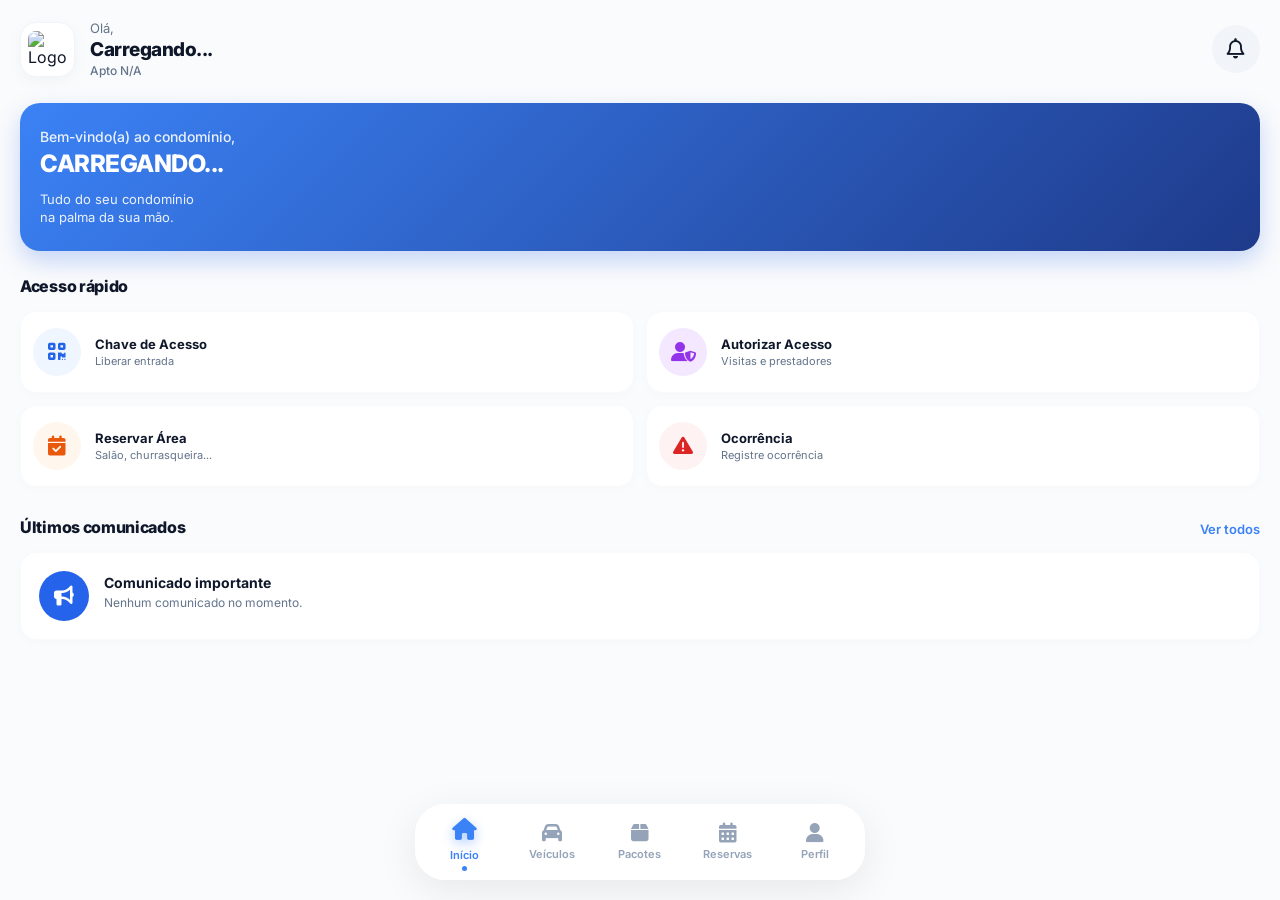
==== morador/index.html @ 002825dd "Add files via upload" ====
<!DOCTYPE html>
<html lang="pt-BR">
<head>
    <meta charset="UTF-8">
    <meta name="viewport" content="width=device-width, initial-scale=1.0, maximum-scale=1.0, user-scalable=no">
    <title>Meu Condomínio - App</title> 

    <!-- Configuração do PWA Exclusivo do Morador -->
    <link rel="manifest" href="manifest.json">
    <meta name="theme-color" content="#3b82f6">
    <meta name="apple-mobile-web-app-capable" content="yes">
    <meta name="apple-mobile-web-app-status-bar-style" content="black-translucent">
    
    <!-- Ícones FontAwesome -->
    <link rel="stylesheet" href="https://cdnjs.cloudflare.com/ajax/libs/font-awesome/6.4.0/css/all.min.css">
    
    <style>
        /* Fonte Moderna Idêntica à da Imagem */
        @import url('https://fonts.googleapis.com/css2?family=Inter:wght@400;500;600;700;800&display=swap');

        * { margin: 0; padding: 0; box-sizing: border-box; font-family: 'Inter', sans-serif; -webkit-tap-highlight-color: transparent;}
        body { background-color: #fafbfc; color: #0f172a; padding-bottom: 90px; }

        /* =========================================
           CABEÇALHO SUPERIOR (HEADER)
           ========================================= */
        .header-modern { display: flex; align-items: center; justify-content: space-between; padding: 20px 20px 10px 20px; background: transparent; }
        .header-left { display: flex; align-items: center; gap: 15px; }
        .logo-box { width: 55px; height: 55px; background: white; border-radius: 16px; display: flex; align-items: center; justify-content: center; box-shadow: 0 4px 15px rgba(0,0,0,0.04); border: 1px solid #f1f5f9; }
        .logo-box img { max-width: 40px; max-height: 40px; object-fit: contain; border-radius: 8px;}
        .user-info { display: flex; flex-direction: column; }
        .user-info p { font-size: 13px; color: #64748b; margin-bottom: 0px;}
        .user-info h2 { font-size: 19px; font-weight: 800; color: #0f172a; margin: 2px 0; letter-spacing: -0.5px;}
        .user-info span { font-size: 12px; color: #64748b; font-weight: 500;}
        
        .bell-btn { width: 48px; height: 48px; border-radius: 50%; background: #f1f5f9; border: none; color: #0f172a; display: flex; align-items: center; justify-content: center; font-size: 20px; position: relative; cursor: pointer; }
        .badge-sino { position: absolute; top: 10px; right: 12px; width: 8px; height: 8px; background: #ef4444; border-radius: 50%; display: none; align-items: center; justify-content: center; color: white; font-size: 10px; font-weight: bold; padding: 8px; }

        /* =========================================
           BANNER AZUL DEGRADÊ
           ========================================= */
        .main-banner { margin: 15px 20px 25px 20px; background: linear-gradient(135deg, #3b82f6 0%, #1e3a8a 100%); border-radius: 20px; padding: 25px 20px; color: white; position: relative; overflow: hidden; box-shadow: 0 10px 25px rgba(37, 99, 235, 0.25); }
        .main-banner::after { content: ''; position: absolute; top: 0; right: 0; bottom: 0; left: 0; background-image: url('https://images.unsplash.com/photo-1486406146926-c627a92ad1ab?q=80&w=600&auto=format&fit=crop'); background-size: cover; background-position: right center; opacity: 0.4; mix-blend-mode: overlay; -webkit-mask-image: linear-gradient(to right, transparent 10%, black 60%); mask-image: linear-gradient(to right, transparent 10%, black 60%); }
        .banner-content { position: relative; z-index: 2; }
        .banner-content p.bem-vindo { font-size: 14px; opacity: 0.9; margin-bottom: 4px; font-weight: 500;}
        .banner-content h2 { font-size: 24px; font-weight: 800; margin-bottom: 12px; letter-spacing: -0.5px; text-transform: uppercase;}
        .banner-content p.subtitle { font-size: 13px; opacity: 0.9; line-height: 1.4; max-width: 65%; font-weight: 400;}

        /* =========================================
           ESTRUTURA DAS TELAS E SEÇÕES
           ========================================= */
        .tela { display: none; animation: fadeIn 0.3s ease; }
        .tela.ativa { display: block; }
        @keyframes fadeIn { from { opacity: 0; transform: translateY(10px); } to { opacity: 1; transform: translateY(0); } }

        .section-header { display: flex; justify-content: space-between; align-items: flex-end; padding: 0 20px; margin-bottom: 15px;}
        .section-header h3 { font-size: 16px; font-weight: 800; color: #0f172a; letter-spacing: -0.3px;}
        .section-header a { font-size: 13px; font-weight: 600; color: #3b82f6; text-decoration: none;}

        .card-alerta { margin: 0 20px 20px 20px; background: linear-gradient(135deg, #f97316 0%, #ea580c 100%); color: white; padding: 18px; border-radius: 16px; display: flex; align-items: center; justify-content: space-between; box-shadow: 0 10px 20px rgba(234, 88, 12, 0.25); cursor: pointer; }
        .card-alerta i { font-size: 24px; }
        .card-alerta div { flex: 1; margin-left: 15px; }
        .card-alerta h3 { font-size: 16px; font-weight: 700; margin-bottom: 4px; }
        .card-alerta p { font-size: 13px; opacity: 0.9; line-height: 1.4; }

        .grid-atalhos { display: grid; grid-template-columns: 1fr 1fr; gap: 12px; padding: 0 20px; margin-bottom: 30px; }
        .atalho-card { background: white; border-radius: 16px; padding: 16px 12px; display: flex; align-items: center; gap: 14px; box-shadow: 0 2px 10px rgba(0,0,0,0.02); border: 1px solid #f8fafc; text-decoration: none; }
        .icon-circle { width: 48px; height: 48px; flex-shrink: 0; border-radius: 50%; display: flex; align-items: center; justify-content: center; font-size: 20px; }
        .bg-blue { background: #eff6ff; color: #2563eb; }
        .bg-purple { background: #f3e8ff; color: #9333ea; }
        .bg-orange { background: #fff7ed; color: #ea580c; }
        .bg-red { background: #fef2f2; color: #dc2626; }
        .atalho-text h4 { font-size: 13px; font-weight: 700; color: #0f172a; margin-bottom: 2px;}
        .atalho-text p { font-size: 11px; color: #64748b; line-height: 1.3;}

        .comunicados-container { padding: 0 20px; margin-bottom: 25px;}
        .comunicado-card { background: white; border-radius: 16px; padding: 18px; display: flex; align-items: center; gap: 15px; box-shadow: 0 2px 10px rgba(0,0,0,0.02); border: 1px solid #f8fafc; }
        .com-icon { width: 50px; height: 50px; border-radius: 50%; background: #2563eb; color: white; display: flex; align-items: center; justify-content: center; font-size: 20px; flex-shrink: 0;}
        .com-text { flex: 1; }
        .com-text h4 { font-size: 14px; font-weight: 700; color: #0f172a; margin-bottom: 4px;}
        .com-text p { font-size: 12px; color: #64748b; line-height: 1.4; margin-bottom: 6px;}
        .com-text span { font-size: 11px; color: #94a3b8; font-weight: 500;}

        .promo-banner { margin: 0 20px 30px 20px; background: #f2f9ff; border-radius: 16px; padding: 22px 20px; display: flex; align-items: center; gap: 18px; box-shadow: 0 2px 10px rgba(0,0,0,0.02); }
        .promo-icon { font-size: 48px; color: #93c5fd; flex-shrink: 0; transform: rotate(-12deg); display: flex; align-items: center; justify-content: center; }
        .promo-text h4 { font-size: 15px; font-weight: 800; color: #001e36; margin-bottom: 4px; letter-spacing: -0.2px;}
        .promo-text p { font-size: 13px; color: #5a6b82; line-height: 1.4;}

        .page-content { padding: 10px 20px; }
        .empty-state { background: white; border-radius: 20px; padding: 40px 20px; text-align: center; box-shadow: 0 2px 10px rgba(0,0,0,0.02); border: 1px solid #f8fafc; }
        .btn-acao { background: #3b82f6; color: white; border: none; padding: 14px 20px; border-radius: 12px; font-weight: 600; width: 100%; cursor: pointer; font-size: 14px; transition: 0.2s; }
        .btn-acao:active { transform: scale(0.98); }

        /* =========================================
           DOCK FLUTUANTE - AGORA COM 5 BOTÕES (20% width)
           ========================================= */
        .bottom-nav { position: fixed; bottom: 20px; left: 50%; transform: translateX(-50%); width: 95%; max-width: 450px; background: rgba(255, 255, 255, 0.9); backdrop-filter: blur(15px); -webkit-backdrop-filter: blur(15px); box-shadow: 0 10px 40px rgba(0, 0, 0, 0.08); border: 1px solid rgba(255, 255, 255, 0.8); border-radius: 30px; display: flex; justify-content: space-around; align-items: center; padding: 12px 5px; z-index: 1000; }
        .nav-item { display: flex; flex-direction: column; align-items: center; justify-content: center; gap: 4px; color: #94a3b8; font-size: 11px; font-weight: 600; text-decoration: none; width: 20%; cursor: pointer; transition: all 0.3s cubic-bezier(0.4, 0, 0.2, 1); position: relative; padding: 5px 0; -webkit-tap-highlight-color: transparent; }
        .nav-item i { font-size: 20px; transition: all 0.3s cubic-bezier(0.4, 0, 0.2, 1); }
        .nav-item.ativo { color: #3b82f6; }
        .nav-item.ativo i { transform: translateY(-4px); font-size: 22px; color: #3b82f6; filter: drop-shadow(0 4px 6px rgba(59, 130, 246, 0.4)); }
        .nav-item::after { content: ''; position: absolute; bottom: -4px; width: 5px; height: 5px; background-color: #3b82f6; border-radius: 50%; opacity: 0; transform: scale(0); transition: all 0.3s cubic-bezier(0.4, 0, 0.2, 1); }
        .nav-item.ativo::after { opacity: 1; transform: scale(1); }
        .nav-item:active { transform: scale(0.85); }
        
        @keyframes slideUp { from { transform: translateY(100%); } to { transform: translateY(0); } }
    </style>
</head>
<body>

    <header class="header-modern">
        <div class="header-left">
            <div class="logo-box"><img src="img/icon-512.png.png" alt="Logo" id="app-logo"></div>
            <div class="user-info">
                <p>Olá,</p>
                <h2 id="nome-morador">Carregando...</h2>
                <span id="apto-morador">Apto N/A</span>
            </div>
        </div>
        <button class="bell-btn" onclick="mudarAba('tela-pacotes', document.getElementById('menu-pacotes'))">
            <i class="fa-regular fa-bell"></i>
            <div class="badge-sino" id="badge-notif">0</div>
        </button>
    </header>

    <div class="content-wrapper">
        
        <!-- TELA 1: INÍCIO -->
        <div id="tela-inicio" class="tela ativa">
            <div class="main-banner">
                <div class="banner-content">
                    <p class="bem-vindo">Bem-vindo(a) ao condomínio,</p>
                    <h2 id="app-nome-condominio">CARREGANDO...</h2>
                    <p class="subtitle">Tudo do seu condomínio<br>na palma da sua mão.</p>
                </div>
            </div>

            <!-- ALERTA DE DELIVERY (Inicia oculto) -->
            <div class="card-alerta" id="alerta-entrega" style="display: none;" onclick="mudarAba('tela-pacotes', document.getElementById('menu-pacotes'))">
                <i class="fa-solid fa-motorcycle"></i>
                <div>
                    <h3 id="alerta-titulo">Entrega na Portaria</h3>
                    <p id="alerta-desc">Um entregador está aguardando.</p>
                </div>
                <i class="fa-solid fa-chevron-right" style="font-size: 14px;"></i>
            </div>

            <div class="section-header"><h3>Acesso rápido</h3></div>
            <div class="grid-atalhos">
                <a href="#" class="atalho-card">
                    <div class="icon-circle bg-blue"><i class="fa-solid fa-qrcode"></i></div>
                    <div class="atalho-text"><h4>Chave de Acesso</h4><p>Liberar entrada</p></div>
                </a>
                <a href="javascript:void(0);" class="atalho-card" onclick="mudarAba('tela-autorizacoes', document.getElementById('menu-inicio'))">
                    <div class="icon-circle bg-purple"><i class="fa-solid fa-user-shield"></i></div>
                    <div class="atalho-text"><h4>Autorizar Acesso</h4><p>Visitas e prestadores</p></div>
                </a>
                <a href="javascript:void(0);" class="atalho-card" onclick="mudarAba('tela-reservas', document.getElementById('menu-reservas'))">
                    <div class="icon-circle bg-orange"><i class="fa-solid fa-calendar-check"></i></div>
                    <div class="atalho-text"><h4>Reservar Área</h4><p>Salão, churrasqueira...</p></div>
                </a>
                <a href="javascript:void(0);" class="atalho-card" onclick="mudarAba('tela-ocorrencias', document.getElementById('menu-inicio'))">
                    <div class="icon-circle bg-red"><i class="fa-solid fa-triangle-exclamation"></i></div>
                    <div class="atalho-text"><h4>Ocorrência</h4><p>Registre ocorrência</p></div>
                </a>
            </div>

            <div class="section-header">
                <h3>Últimos comunicados</h3>
                <a href="javascript:void(0);" onclick="mudarAba('tela-comunicados', null)">Ver todos</a>
            </div>
            <div class="comunicados-container">
                <div class="comunicado-card">
                    <div class="com-icon"><i class="fa-solid fa-bullhorn"></i></div>
                    <div class="com-text">
                        <h4>Comunicado importante</h4>
                        <p>Nenhum comunicado no momento.</p>
                    </div>
                </div>
            </div>
        </div>

        <!-- TELA 2: PACOTES -->
        <div id="tela-pacotes" class="tela page-content">
            <div class="section-header" style="margin-top: 10px;"><h3>Minhas Encomendas</h3></div>
            <div id="lista-encomendas">
                <div class="empty-state">
                    <i class="fa-solid fa-box-open" style="font-size: 50px; color: #cbd5e1; margin-bottom: 15px;"></i>
                    <p style="color: #64748b; font-size: 15px; font-weight: 500;">Nenhum pacote na portaria.</p>
                </div>
            </div>
        </div>

        <!-- TELA 3: RESERVAS -->
        <div id="tela-reservas" class="tela page-content">
            <div class="section-header" style="margin-top: 10px;">
                <h3>Minhas Reservas</h3>
                <button onclick="abrirFormNovaReserva()" style="background: #3b82f6; color: white; border: none; padding: 6px 12px; border-radius: 6px; font-weight: bold; font-size: 12px; cursor: pointer;"><i class="fa-solid fa-plus"></i> Nova</button>
            </div>
            <div id="lista-minhas-reservas">
                <div class="empty-state">
                    <i class="fa-regular fa-calendar-xmark" style="font-size: 50px; color: #cbd5e1; margin-bottom: 15px;"></i>
                    <p style="font-size: 15px; color: #64748b; font-weight: 500; margin-bottom: 25px;">Nenhuma reserva agendada.</p>
                    <button class="btn-acao" onclick="abrirFormNovaReserva()">Agendar Agora</button>
                </div>
            </div>

            <!-- FORM RESERVA -->
            <div id="form-nova-reserva" style="display: none; background: white; padding: 20px; border-radius: 16px; box-shadow: 0 4px 15px rgba(0,0,0,0.05); border: 1px solid #f8fafc;">
                <h4 style="margin-bottom: 15px; color: #0f172a; font-size: 16px;"><i class="fa-solid fa-calendar-plus" style="color: #3b82f6;"></i> Agendar Área</h4>
                <select id="reservaAppTipo" style="width: 100%; padding: 12px; border-radius: 8px; border: 1px solid #cbd5e1; margin-bottom: 15px;">
                    <option value="" disabled selected>Escolha o local...</option>
                    <option value="Churrasqueira">🍖 Churrasqueira</option>
                    <option value="Salão de Festa">🎉 Salão de Festa</option>
                </select>
                <div style="display: grid; grid-template-columns: 1fr 1fr; gap: 10px; margin-bottom: 15px;">
                    <input type="date" id="reservaAppData" style="width: 100%; padding: 12px; border-radius: 8px; border: 1px solid #cbd5e1;">
                    <input type="time" id="reservaAppHora" style="width: 100%; padding: 12px; border-radius: 8px; border: 1px solid #cbd5e1;">
                </div>
                <div style="margin-bottom: 20px;">
                    <div style="border: 2px dashed #cbd5e1; border-radius: 8px; background: #f8fafc; text-align: center; padding: 10px;">
                        <canvas id="canvasReservaApp" width="300" height="120" style="background: transparent; cursor: crosshair; touch-action: none; width: 100%; border-bottom: 1px solid #e2e8f0;"></canvas>
                    </div>
                </div>
                <div style="display: flex; gap: 10px;">
                    <button onclick="fecharFormNovaReserva()" style="flex: 1; background: #f1f5f9; color: #64748b; border: none; padding: 14px; border-radius: 8px; font-weight: bold;">Cancelar</button>
                    <button onclick="salvarNovaReservaApp()" style="flex: 2; background: #3b82f6; color: white; border: none; padding: 14px; border-radius: 8px; font-weight: bold;"><i class="fa-solid fa-check"></i> Confirmar</button>
                </div>
            </div>
        </div>

        <!-- 🚀 TELA 8: VEÍCULOS (NOVA ABA DEDICADA) -->
        <div id="tela-veiculos" class="tela page-content">
            <div class="section-header" style="margin-top: 10px;">
                <h3>Meus Veículos</h3>
                <button onclick="abrirModalVeiculo()" style="background: #3b82f6; color: white; border: none; padding: 6px 12px; border-radius: 6px; font-weight: bold; font-size: 12px; cursor: pointer; box-shadow: 0 2px 4px rgba(59,130,246,0.3);"><i class="fa-solid fa-plus"></i> Novo</button>
            </div>
            
            <div id="lista-meus-veiculos">
                <p style="text-align: center; color: #94a3b8; margin-top: 20px;"><i class="fa-solid fa-spinner fa-spin"></i> Carregando garagem...</p>
            </div>
        </div>

        <!-- MODAL VEÍCULO -->
        <div id="modal-veiculo" style="display: none; position: fixed; top: 0; left: 0; width: 100%; height: 100%; background: rgba(15, 23, 42, 0.6); backdrop-filter: blur(5px); z-index: 9999; align-items: flex-end; justify-content: center; overflow: hidden;">
            <div style="background: white; width: 100%; border-radius: 24px 24px 0 0; padding: 25px; box-shadow: 0 -10px 25px rgba(0,0,0,0.1); animation: slideUp 0.3s ease-out; box-sizing: border-box;">
                <div style="width: 40px; height: 5px; background: #cbd5e1; border-radius: 5px; margin: 0 auto 20px auto;"></div>
                
                <h3 id="titulo-modal-veiculo" style="margin-top: 0; margin-bottom: 20px; color: #0f172a; font-size: 20px;">Adicionar Veículo</h3>
                
                <label style="font-size: 13px; color: #64748b; font-weight: bold; display: block; margin-bottom: 5px;">Placa (Mercosul ou Padrão)</label>
                <input type="text" id="form-veiculo-placa" placeholder="ABC-1234" oninput="formatarPlaca(this)" maxlength="8" style="width: 100%; padding: 14px; border-radius: 12px; border: 1px solid #cbd5e1; margin-bottom: 15px; box-sizing: border-box; font-size: 16px; font-weight: bold; text-transform: uppercase; text-align: center; letter-spacing: 2px;">
                
                <label style="font-size: 13px; color: #64748b; font-weight: bold; display: block; margin-bottom: 5px;">Modelo do Veículo</label>
                <input type="text" id="form-veiculo-modelo" placeholder="Ex: Honda Civic" style="width: 100%; padding: 14px; border-radius: 12px; border: 1px solid #cbd5e1; margin-bottom: 15px; box-sizing: border-box; font-size: 15px;">
                
                <label style="font-size: 13px; color: #64748b; font-weight: bold; display: block; margin-bottom: 5px;">Cor</label>
                <input type="text" id="form-veiculo-cor" placeholder="Ex: Prata" style="width: 100%; padding: 14px; border-radius: 12px; border: 1px solid #cbd5e1; margin-bottom: 25px; box-sizing: border-box; font-size: 15px;">
                
                <button onclick="salvarVeiculoApp()" style="width: 100%; background: #3b82f6; color: white; border: none; padding: 16px; border-radius: 12px; font-weight: bold; font-size: 16px; cursor: pointer; margin-bottom: 10px;">
                    <i class="fa-solid fa-floppy-disk"></i> Salvar na Garagem
                </button>
                <button onclick="document.getElementById('modal-veiculo').style.display='none'" style="width: 100%; background: #f1f5f9; color: #475569; border: none; padding: 16px; border-radius: 12px; font-weight: bold; font-size: 15px; cursor: pointer;">
                    Cancelar
                </button>
            </div>
        </div>

        <!-- ========================================== -->
        <!-- TELA 4: MEU PERFIL (DESIGN PREMIUM)        -->
        <!-- ========================================== -->
        <div id="tela-perfil" class="tela page-content" style="padding-bottom: 120px;">
            
            <!-- FOTO DE PERFIL -->
            <div style="text-align: center; margin-top: 10px; margin-bottom: 25px;">
                <div style="width: 90px; height: 90px; border-radius: 50%; background: #e2e8f0; margin: 0 auto 10px auto; overflow: hidden; display: flex; align-items: center; justify-content: center; border: 3px solid white; box-shadow: 0 4px 10px rgba(0,0,0,0.05);">
                    <img id="perfil-img-avatar" src="https://ui-avatars.com/api/?name=User&background=cbd5e1&color=ffffff&size=100" alt="Foto" style="width: 100%; height: 100%; object-fit: cover;">
                </div>
                <button onclick="alert('Funcionalidade de upload de foto em breve!')" style="background: white; border: 1px solid #e2e8f0; color: #6366f1; padding: 6px 16px; border-radius: 20px; font-size: 12px; font-weight: 700; cursor: pointer; display: inline-flex; align-items: center; gap: 6px; box-shadow: 0 2px 4px rgba(0,0,0,0.02);">
                    <i class="fa-solid fa-camera"></i> Alterar foto
                </button>
            </div>

            <!-- INFORMAÇÕES PESSOAIS -->
            <div style="margin-bottom: 25px;">
                <h4 style="font-size: 14px; color: #334155; margin-bottom: 12px; display: flex; align-items: center; gap: 8px;">
                    <i class="fa-regular fa-user" style="color: #6366f1;"></i> Informações Pessoais
                </h4>
                
                <label style="font-size: 11px; font-weight: bold; color: #64748b; margin-bottom: 4px; display: block;">Nome completo</label>
                <div style="background: #f8fafc; border: 1px solid #f1f5f9; border-radius: 10px; padding: 14px 15px; display: flex; justify-content: space-between; align-items: center; margin-bottom: 12px;">
                    <span id="perfil-form-nome" style="font-size: 14px; color: #0f172a; font-weight: 600;">Carregando...</span>
                    <i class="fa-solid fa-lock" style="color: #cbd5e1; font-size: 12px;"></i>
                </div>

                <label style="font-size: 11px; font-weight: bold; color: #64748b; margin-bottom: 4px; display: block;">Apartamento</label>
                <div style="background: #f8fafc; border: 1px solid #f1f5f9; border-radius: 10px; padding: 14px 15px; display: flex; justify-content: space-between; align-items: center; margin-bottom: 12px;">
                    <span id="perfil-form-apto" style="font-size: 14px; color: #0f172a; font-weight: 600;">...</span>
                    <i class="fa-solid fa-lock" style="color: #cbd5e1; font-size: 12px;"></i>
                </div>
            </div>

            <div style="height: 1px; background: #f1f5f9; margin-bottom: 25px;"></div>

            <!-- CONTATO -->
            <div style="margin-bottom: 25px;">
                <h4 style="font-size: 14px; color: #334155; margin-bottom: 12px; display: flex; align-items: center; justify-content: space-between;">
                    <div style="display: flex; align-items: center; gap: 8px;">
                        <i class="fa-solid fa-phone" style="color: #6366f1;"></i> Contato
                    </div>
                    <button onclick="adicionarCampoTelefonePerfil()" style="background: #eef2ff; border: none; color: #4f46e5; padding: 4px 10px; border-radius: 12px; font-size: 11px; font-weight: bold; cursor: pointer; display: flex; align-items: center; gap: 4px; box-shadow: 0 2px 4px rgba(0,0,0,0.05);"><i class="fa-solid fa-plus"></i> Novo</button>
                </h4>
                
                <label style="font-size: 11px; font-weight: bold; color: #64748b; margin-bottom: 4px; display: block;">Telefones / WhatsApp</label>
                
                <!-- Lista de telefones vai injetar aqui dentro -->
                <div id="container-telefones-perfil" style="display: flex; flex-direction: column; gap: 8px; margin-bottom: 12px;"></div>
                
                <button onclick="salvarTelefonesApp()" id="btn-salvar-tel" style="display: none; width: 100%; background: #6366f1; color: white; border: none; padding: 12px; border-radius: 10px; font-size: 13px; font-weight: bold; cursor: pointer; transition: 0.2s; margin-bottom: 15px; box-shadow: 0 4px 10px rgba(99, 102, 241, 0.3);">
                    Salvar Alterações
                </button>

                <label style="font-size: 11px; font-weight: bold; color: #64748b; margin-bottom: 4px; display: block;">E-mail da conta</label>
                <div style="background: #f8fafc; border: 1px solid #f1f5f9; border-radius: 10px; padding: 14px 15px; display: flex; justify-content: space-between; align-items: center; margin-bottom: 15px;">
                    <span id="perfil-form-email" style="font-size: 14px; color: #0f172a; font-weight: 600; white-space: nowrap; overflow: hidden; text-overflow: ellipsis;">...</span>
                    <i class="fa-solid fa-lock" style="color: #cbd5e1; font-size: 12px;"></i>
                </div>
            </div>

            <div style="height: 1px; background: #f1f5f9; margin-bottom: 25px;"></div>
            
            <!-- PESSOAS AUTORIZADAS -->
            <div style="margin-bottom: 25px;">
                <h4 style="font-size: 14px; color: #334155; margin-bottom: 12px; display: flex; align-items: center; gap: 8px;">
                    <i class="fa-solid fa-users" style="color: #6366f1;"></i> Pessoas Autorizadas
                </h4>

                <!-- Secretárias / Domésticas -->
                <div style="margin-bottom: 15px;">
                    <div style="display: flex; justify-content: space-between; align-items: center; margin-bottom: 4px;">
                        <label style="font-size: 11px; font-weight: bold; color: #64748b; display: block;">Secretária / Funcionário(a)</label>
                        <button onclick="adicionarCampoSecretaria()" style="background: #eef2ff; border: none; color: #4f46e5; padding: 4px 10px; border-radius: 12px; font-size: 11px; font-weight: bold; cursor: pointer; display: flex; align-items: center; gap: 4px; box-shadow: 0 2px 4px rgba(0,0,0,0.05);"><i class="fa-solid fa-plus"></i> Novo</button>
                    </div>
                    <div id="container-secretarias" style="display: flex; flex-direction: column; gap: 8px; margin-bottom: 8px;"></div>
                </div>

                <!-- Visitantes Frequentes -->
                <div style="margin-bottom: 15px;">
                    <div style="display: flex; justify-content: space-between; align-items: center; margin-bottom: 4px;">
                        <label style="font-size: 11px; font-weight: bold; color: #64748b; display: block;">Visitantes Autorizados</label>
                        <button onclick="adicionarCampoAutorizado()" style="background: #eef2ff; border: none; color: #4f46e5; padding: 4px 10px; border-radius: 12px; font-size: 11px; font-weight: bold; cursor: pointer; display: flex; align-items: center; gap: 4px; box-shadow: 0 2px 4px rgba(0,0,0,0.05);"><i class="fa-solid fa-plus"></i> Novo</button>
                    </div>
                    <div id="container-autorizados" style="display: flex; flex-direction: column; gap: 8px; margin-bottom: 12px;"></div>
                </div>

                <button onclick="salvarAutorizadosApp()" id="btn-salvar-aut" style="display: none; width: 100%; background: #6366f1; color: white; border: none; padding: 12px; border-radius: 10px; font-size: 13px; font-weight: bold; cursor: pointer; transition: 0.2s; box-shadow: 0 4px 10px rgba(99, 102, 241, 0.3);">
                    Salvar Autorizados
                </button>
            </div>

            <div style="height: 1px; background: #f1f5f9; margin-bottom: 25px;"></div>

            <!-- SEGURANÇA -->
            <div style="margin-bottom: 35px;">
                <h4 style="font-size: 14px; color: #334155; margin-bottom: 12px; display: flex; align-items: center; gap: 8px;">
                    <i class="fa-solid fa-lock" style="color: #6366f1;"></i> Segurança
                </h4>
                
                <label style="font-size: 11px; font-weight: bold; color: #64748b; margin-bottom: 4px; display: block;">Senha</label>
                <div style="display: flex; justify-content: space-between; align-items: center; margin-bottom: 10px;">
                    <span style="font-size: 24px; color: #0f172a; letter-spacing: 3px; margin-top: 4px;">••••••••</span>
                    <button onclick="solicitarAlteracaoSenha()" style="background: white; border: 1px solid #c7d2fe; color: #6366f1; padding: 8px 16px; border-radius: 8px; font-size: 12px; font-weight: 700; cursor: pointer; display: flex; align-items: center; gap: 6px; box-shadow: 0 2px 4px rgba(99, 102, 241, 0.05);">
                        <i class="fa-solid fa-pen"></i> Alterar senha
                    </button>
                </div>
            </div>

            <!-- SAIR DA CONTA -->
            <button onclick="sairDoApp()" style="background: #fef2f2; color: #ef4444; border: 1px solid #fecaca; padding: 16px; border-radius: 12px; font-weight: 700; font-size: 15px; width: 100%; cursor: pointer; display: flex; justify-content: center; align-items: center; gap: 8px; transition: 0.2s;">
                <i class="fa-solid fa-arrow-right-from-bracket"></i> Sair da conta
            </button>

        </div>
        
        <!-- OTHERS (Autorizações, Ocorrências, Comunicados - mantidos do HTML original) -->
        <div id="tela-autorizacoes" class="tela page-content">
            <div class="section-header" style="margin-top: 10px; align-items: center;">
                <div style="display: flex; align-items: center; gap: 10px;">
                    <h3 style="margin: 0;">Autorizações de Acesso</h3>
                </div>
                <button onclick="abrirFormNovaAutorizacao()" style="background: #a855f7; color: white; border: none; padding: 6px 12px; border-radius: 6px; font-weight: bold; font-size: 12px; cursor: pointer; box-shadow: 0 2px 4px rgba(168, 85, 247, 0.3);"><i class="fa-solid fa-plus"></i> Nova</button>
            </div>

            <div id="lista-minhas-autorizacoes">
                <div class="empty-state">
                    <i class="fa-solid fa-user-shield" style="font-size: 50px; color: #cbd5e1; margin-bottom: 15px;"></i>
                    <p style="font-size: 15px; color: #64748b; font-weight: 500; margin-bottom: 25px;">Nenhum acesso liberado.</p>
                    <button class="btn-acao" onclick="abrirFormNovaAutorizacao()" style="background: #a855f7;">Liberar Alguém</button>
                </div>
            </div>

            <div id="form-nova-autorizacao" style="display: none; background: white; padding: 20px; border-radius: 16px; box-shadow: 0 4px 15px rgba(0,0,0,0.05); border: 1px solid #f8fafc;">
                <h4 style="margin-bottom: 15px; color: #0f172a; font-size: 16px; display: flex; align-items: center; gap: 8px;">
                    <i class="fa-solid fa-unlock-keyhole" style="color: #a855f7;"></i> Liberar Entrada
                </h4>

                <label style="font-size: 12px; font-weight: bold; color: #475569; display: block; margin-bottom: 5px;">Tipo de Acesso</label>
                <select id="autAppTipo" onchange="verificarTipoAcesso()" style="width: 100%; padding: 12px; border-radius: 8px; border: 1px solid #cbd5e1; background: white; margin-bottom: 15px; font-size: 14px; outline: none; -webkit-appearance: none;">
                    <option value="Visitante Social">👥 Visitante Social (Amigo/Parente)</option>
                    <option value="Prestador de Serviço">🛠️ Prestador de Serviço (Técnico/Obra)</option>
                </select>

                <label style="font-size: 12px; font-weight: bold; color: #475569; display: block; margin-bottom: 5px;">Nome Completo</label>
                <input type="text" id="autAppNome" placeholder="Nome de quem vai entrar..." style="width: 100%; padding: 12px; border-radius: 8px; border: 1px solid #cbd5e1; background: white; margin-bottom: 15px; font-size: 14px; outline: none; box-sizing: border-box;">

                <div id="boxAutEmpresa" style="display: none;">
                    <label style="font-size: 12px; font-weight: bold; color: #475569; display: block; margin-bottom: 5px;">Empresa / Profissão</label>
                    <input type="text" id="autAppEmpresa" placeholder="Ex: Claro, Encanador, Diarista..." style="width: 100%; padding: 12px; border-radius: 8px; border: 1px solid #cbd5e1; background: white; margin-bottom: 15px; font-size: 14px; outline: none; box-sizing: border-box;">
                </div>

                <label style="font-size: 12px; font-weight: bold; color: #475569; display: block; margin-bottom: 5px;">Data Liberada</label>
                <input type="date" id="autAppData" style="width: 100%; padding: 12px; border-radius: 8px; border: 1px solid #cbd5e1; background: white; margin-bottom: 20px; font-size: 14px; outline: none; box-sizing: border-box;">

                <div style="display: flex; gap: 10px;">
                    <button onclick="fecharFormNovaAutorizacao()" style="flex: 1; background: #f1f5f9; color: #64748b; border: none; padding: 14px; border-radius: 8px; font-weight: bold; cursor: pointer; font-size: 14px;">Cancelar</button>
                    <button onclick="salvarNovaAutorizacaoApp()" style="flex: 2; background: #a855f7; color: white; border: none; padding: 14px; border-radius: 8px; font-weight: bold; cursor: pointer; font-size: 14px; box-shadow: 0 4px 10px rgba(168, 85, 247, 0.3);">
                        <i class="fa-solid fa-qrcode"></i> Gerar Código
                    </button>
                </div>
            </div>
        </div>

        <div id="tela-ocorrencias" class="tela page-content">
            <div class="section-header" style="margin-top: 10px;">
                <h3>Livro de Ocorrências</h3>
                <button onclick="abrirFormNovaOcorrencia()" style="background: #ef4444; color: white; border: none; padding: 6px 12px; border-radius: 6px; font-weight: bold; font-size: 12px; cursor: pointer; box-shadow: 0 2px 4px rgba(239, 68, 68, 0.3);"><i class="fa-solid fa-plus"></i> Nova</button>
            </div>

            <div id="lista-minhas-ocorrencias">
                <div class="empty-state">
                    <i class="fa-solid fa-clipboard-list" style="font-size: 50px; color: #cbd5e1; margin-bottom: 15px;"></i>
                    <p style="font-size: 15px; color: #64748b; font-weight: 500; margin-bottom: 25px;">Nenhuma ocorrência registrada.</p>
                    <button class="btn-acao" onclick="abrirFormNovaOcorrencia()" style="background: #ef4444;">Registrar Nova</button>
                </div>
            </div>

            <div id="form-nova-ocorrencia" style="display: none; background: white; padding: 20px; border-radius: 16px; box-shadow: 0 4px 15px rgba(0,0,0,0.05); border: 1px solid #f8fafc;">
                <h4 style="margin-bottom: 15px; color: #0f172a; font-size: 16px; display: flex; align-items: center; gap: 8px;">
                    <i class="fa-solid fa-triangle-exclamation" style="color: #ef4444;"></i> Registrar Ocorrência
                </h4>

                <label style="font-size: 12px; font-weight: bold; color: #475569; display: block; margin-bottom: 5px;">Categoria do Problema</label>
                <select id="ocorrenciaAppTipo" style="width: 100%; padding: 12px; border-radius: 8px; border: 1px solid #cbd5e1; background: white; margin-bottom: 15px; font-size: 14px; outline: none; -webkit-appearance: none;">
                    <option value="🔊 Barulho / Perturbação">🔊 Barulho / Perturbação</option>
                    <option value="💧 Vazamento">💧 Vazamento</option>
                    <option value="Limpeza / Lixo">🧹 Limpeza / Lixo</option>
                    <option value="Manutenção (Lâmpada, Elevador...)">🛠️ Manutenção (Lâmpadas, Portões...)</option>
                    <option value="Segurança / Portaria">🛡️ Segurança / Portaria</option>
                    <option value="Outros">Outros...</option>
                </select>

                <label style="font-size: 12px; font-weight: bold; color: #475569; display: block; margin-bottom: 5px;">Descreva o que aconteceu</label>
                <textarea id="ocorrenciaAppDescricao" placeholder="Ex: Estão fazendo muito barulho no salão de festas após o horário permitido..." rows="4" style="width: 100%; padding: 12px; border-radius: 8px; border: 1px solid #cbd5e1; background: white; margin-bottom: 20px; font-size: 14px; outline: none; box-sizing: border-box; resize: none; font-family: inherit;"></textarea>

                <div style="display: flex; gap: 10px;">
                    <button onclick="fecharFormNovaOcorrencia()" style="flex: 1; background: #f1f5f9; color: #64748b; border: none; padding: 14px; border-radius: 8px; font-weight: bold; cursor: pointer; font-size: 14px;">Cancelar</button>
                    <button onclick="salvarNovaOcorrenciaApp()" style="flex: 2; background: #ef4444; color: white; border: none; padding: 14px; border-radius: 8px; font-weight: bold; cursor: pointer; font-size: 14px; box-shadow: 0 4px 10px rgba(239, 68, 68, 0.3);">
                        <i class="fa-solid fa-paper-plane"></i> Enviar
                    </button>
                </div>
            </div>
        </div>

        <div id="tela-comunicados" class="tela page-content">
            <div class="section-header" style="margin-top: 10px;">
                <h3>Mural de Avisos</h3>
            </div>
            <div id="lista-todos-comunicados">
                <!-- Os comunicados vão carregar aqui -->
            </div>
        </div>

    </div>

    <!-- 🚀 BOTTOM NAVIGATION COM 5 BOTÕES AGORA -->
    <nav class="bottom-nav">
        <a class="nav-item ativo" id="menu-inicio" onclick="mudarAba('tela-inicio', this)">
            <i class="fa-solid fa-house"></i>
            <span>Início</span>
        </a>
        <a class="nav-item" id="menu-veiculos" onclick="mudarAba('tela-veiculos', this)">
            <i class="fa-solid fa-car"></i>
            <span>Veículos</span>
        </a>
        <a class="nav-item" id="menu-pacotes" onclick="mudarAba('tela-pacotes', this)">
            <i class="fa-solid fa-box"></i>
            <span>Pacotes</span>
        </a>
        <a class="nav-item" id="menu-reservas" onclick="mudarAba('tela-reservas', this)">
            <i class="fa-solid fa-calendar-days"></i>
            <span>Reservas</span>
        </a>
        <a class="nav-item" id="menu-perfil" onclick="mudarAba('tela-perfil', this)">
            <i class="fa-solid fa-user"></i>
            <span>Perfil</span>
        </a>
    </nav>

    <!-- SCRIPT DE NAVEGAÇÃO -->
    <script>
        function mudarAba(idTela, elementoBotao) {
            document.querySelectorAll('.tela').forEach(tela => tela.classList.remove('ativa'));
            if(document.getElementById(idTela)) document.getElementById(idTela).classList.add('ativa');
            
            document.querySelectorAll('.bottom-nav .nav-item').forEach(btn => btn.classList.remove('ativo'));
            if(elementoBotao) elementoBotao.classList.add('ativo');
        }
    </script>

    <!-- 🚀 SCRIPTS DO FIREBASE -->
    <script src="https://www.gstatic.com/firebasejs/10.8.1/firebase-app-compat.js"></script>
    <script src="https://www.gstatic.com/firebasejs/10.8.1/firebase-auth-compat.js"></script>
    <script src="https://www.gstatic.com/firebasejs/10.8.1/firebase-firestore-compat.js"></script>
    <script src="https://www.gstatic.com/firebasejs/10.8.1/firebase-messaging-compat.js"></script>
    
    <script>
        // INICIALIZAÇÃO DO FIREBASE
        const firebaseConfig = {
            apiKey: "AIzaSyCY6Jq9GVYJEQrH0JZ9TAWcQVm-cImiwoc",
            authDomain: "portaria-pro-ebc5c.firebaseapp.com",
            projectId: "portaria-pro-ebc5c",
            storageBucket: "portaria-pro-ebc5c.firebasestorage.app",
            messagingSenderId: "948781126590",
            appId: "1:948781126590:web:5e8888eb6e8124f7df5fef"
        };
        
        if (!firebase.apps.length) { firebase.initializeApp(firebaseConfig); }
        const db = firebase.firestore();

        // Variáveis Globais de Memória do App
        let moradorNomeGlobal = "";
        let moradorAptoGlobal = ""; 
        let moradorCondominioGlobal = ""; 
        let usuarioLogadoId = ""; // 👈 ID do Usuário Logado
        let pacotesPendentes = [];
        let deliveriesPendentes = [];
        let minhasReservasApp = [];
        let minhasAutorizacoesApp = [];

        window.addEventListener('DOMContentLoaded', () => {
            firebase.auth().onAuthStateChanged((user) => {
                if (user) {
                    usuarioLogadoId = user.uid; // Salva o ID do morador logado!

                    db.collection("usuarios").doc(user.uid).get().then((doc) => {
                        if (doc.exists) {
                            const dados = doc.data();
                            moradorNomeGlobal = dados.nome || "Usuário";
                            const apto = dados.apartamento || "N/A";
                            moradorAptoGlobal = apto;
                            moradorCondominioGlobal = dados.condominioId;
                            
                            // Alimenta o Cabeçalho da tela inicial
                            if(document.getElementById('nome-morador')) document.getElementById('nome-morador').innerText = moradorNomeGlobal; 
                            if(document.getElementById('apto-morador')) document.getElementById('apto-morador').innerText = "Apto " + apto;
                            
                            // --- ATUALIZA A TELA DO PERFIL PREMIUM ---
                            if(document.getElementById('perfil-form-nome')){
                                document.getElementById('perfil-form-nome').innerText = moradorNomeGlobal;
                                document.getElementById('perfil-form-apto').innerText = "Apto " + apto;
                                document.getElementById('perfil-form-email').innerText = dados.emailPessoal || dados.emailAcesso || user.email;
                                
                                // 🚀 CARREGA TODOS OS TELEFONES
                                let arrayTels = dados.telefones || (dados.telefone ? [dados.telefone] : [""]);
                                renderizarTelefonesPerfil(arrayTels); 
                                
                                // 🚀 CARREGA SECRETÁRIAS E AUTORIZADOS
                                let arraySec = dados.secretariasArray || (dados.secretaria ? dados.secretaria.split(',').map(s=>s.trim()) : [""]);
                                renderizarSecretarias(arraySec);
                                
                                let arrayAut = dados.autorizadosArray || (dados.visitantes ? dados.visitantes.split(',').map(s=>s.trim()) : [""]);
                                renderizarAutorizados(arrayAut);
                                
                                // Coloca a inicial do nome na foto de perfil
                                let primeiroNome = moradorNomeGlobal.split(" ")[0];
                                document.getElementById('perfil-img-avatar').src = `https://ui-avatars.com/api/?name=${primeiroNome}&background=6366f1&color=ffffff&size=150`;
                            }
                            
                            if(dados.condominioId) {
                                db.collection("condominios").doc(dados.condominioId).get().then(condDoc => {
                                    if(condDoc.exists) {
                                        const condDados = condDoc.data();
                                        if(document.getElementById('app-nome-condominio')) document.getElementById('app-nome-condominio').innerText = condDados.nome;
                                        
                                        if(condDados.logoSistema && document.getElementById('app-logo')) {
                                            document.getElementById('app-logo').src = condDados.logoSistema;
                                        }
                                    } else {
                                        if(document.getElementById('app-nome-condominio')) document.getElementById('app-nome-condominio').innerText = "CONDOMÍNIO";
                                    }
                                });
                                
                                if(apto !== "N/A") {
                                    escutarEncomendas(dados.condominioId, apto);
                                    escutarDeliveries(dados.condominioId, apto);
                                    escutarComunicadosGlobais(dados.condominioId);
                                    escutarMinhasReservas(dados.condominioId, apto);
                                    escutarMinhasAutorizacoes(dados.condominioId, apto); 
                                    
                                    if (typeof escutarMinhasOcorrencias === "function") {
                                        escutarMinhasOcorrencias(dados.condominioId, apto);
                                    }
                                    
                                    escutarMeusVeiculosApp(dados.condominioId, apto); 
                                }
                            }
                        } else {
                            alert("⚠️ Conta sem dados no sistema. Procure a administração!");
                            sairDoApp();
                        }
                    });
                } else {
                    window.location.href = "login.html";
                }
            });
        });

        // ==========================================
        // MÓDULO 1: RADAR DE ENCOMENDAS (CAIXAS)
        // ==========================================
        function escutarEncomendas(condominioId, apartamento) {
            db.collection("encomendas")
              .where("condominioId", "==", condominioId)
              .where("apto", "==", apartamento)
              .where("status", "==", "Pendente")
              .onSnapshot((snapshot) => {
                  pacotesPendentes = [];
                  snapshot.forEach((doc) => {
                      let item = doc.data();
                      if (item.excluido === true) return; 
                      item.idFirebase = doc.id;
                      item.isDelivery = false; 
                      pacotesPendentes.push(item);
                  });
                  renderizarPacotesMistos();
              });
        }

        // ==========================================
        // MÓDULO 2: RADAR DE DELIVERY
        // ==========================================
        function escutarDeliveries(condominioId, apartamento) {
            db.collection("delivery")
              .where("condominioId", "==", condominioId)
              .where("apto", "==", apartamento)
              .where("status", "==", "Aguardando Morador")
              .onSnapshot((snapshot) => {
                  deliveriesPendentes = [];
                  snapshot.forEach((doc) => {
                      let item = doc.data();
                      if (item.excluido === true) return; 
                      item.idFirebase = doc.id;
                      item.isDelivery = true; 
                      deliveriesPendentes.push(item);
                  });
                  renderizarPacotesMistos();
              });
        }

        function renderizarPacotesMistos() {
            const listaPacotes = document.getElementById('lista-encomendas');
            const alertaEntrega = document.getElementById('alerta-entrega');
            const badgeSino = document.getElementById('badge-notif');

            let todosOsItens = [...pacotesPendentes, ...deliveriesPendentes];
            
            todosOsItens.sort((a, b) => {
                let dataA = a.timestamp || new Date(a.dataCadastro).getTime() || 0;
                let dataB = b.timestamp || new Date(b.dataCadastro).getTime() || 0;
                return dataB - dataA;
            });

            if(todosOsItens.length === 0) {
                listaPacotes.innerHTML = `
                    <div class="empty-state">
                        <i class="fa-solid fa-box-open" style="font-size: 50px; color: #cbd5e1; margin-bottom: 15px;"></i>
                        <p style="color: #64748b; font-size: 15px; font-weight: 500;">Nenhum pacote ou delivery na portaria.</p>
                    </div>
                `;
                alertaEntrega.style.display = 'none';
                badgeSino.style.display = 'none';
                return;
            }

            let htmlPacotes = '';
            let temDeliveryUrgente = false;
            let nomeEmpresaDelivery = "";

            todosOsItens.forEach(item => {
                const corBorda = item.isDelivery ? '#ef4444' : '#f59e0b';
                const iconeTipo = item.isDelivery ? '<i class="fa-solid fa-motorcycle"></i>' : '<i class="fa-solid fa-box"></i>';
                const textoTipo = item.isDelivery ? 'Delivery' : 'Encomenda';
                const empresa = item.plataforma || item.transportadora || 'Portaria';

                if(item.isDelivery) {
                    temDeliveryUrgente = true;
                    nomeEmpresaDelivery = empresa;
                }

                htmlPacotes += `
                    <div style="background: white; border-radius: 16px; padding: 18px; margin-bottom: 15px; box-shadow: 0 2px 10px rgba(0,0,0,0.02); border: 1px solid #f8fafc; border-left: 4px solid ${corBorda}; position: relative;">
                        <div style="display: flex; justify-content: space-between; align-items: center; margin-bottom: 10px;">
                            <div style="font-size: 12px; font-weight: 800; text-transform: uppercase; color: ${corBorda}; display: flex; align-items: center; gap: 6px;">
                                ${iconeTipo} ${textoTipo}
                            </div>
                            <div style="font-size: 11px; color: #94a3b8; font-weight: 600; background: #f1f5f9; padding: 2px 8px; border-radius: 10px;">Na Portaria</div>
                        </div>
                        <div style="font-size: 16px; font-weight: 800; color: #0f172a; margin-bottom: 5px; text-transform: capitalize;">${empresa}</div>
                        <p style="font-size: 12px; color: #64748b; margin-bottom: 15px;">Recebido e aguardando a sua retirada.</p>
                        
                        <div style="display: flex; gap: 10px;">
                            <button onclick="confirmarRecebimentoApp('${item.idFirebase}', ${item.isDelivery})" style="background: #10b981; color: white; width: 100%; border: none; padding: 12px; border-radius: 12px; font-weight: 600; font-size: 13px; display: flex; align-items: center; justify-content: center; gap: 8px; cursor: pointer; box-shadow: 0 4px 10px rgba(16, 185, 129, 0.25); transition: 0.2s;">
                                <i class="fa-solid fa-check-double"></i> Confirmar Retirada
                            </button>
                        </div>
                    </div>
                `;
            });

            listaPacotes.innerHTML = htmlPacotes;
            badgeSino.innerText = todosOsItens.length;
            badgeSino.style.display = 'flex';

            if(temDeliveryUrgente) {
                document.getElementById('alerta-titulo').innerText = 'Delivery na Portaria!';
                document.getElementById('alerta-desc').innerText = `O entregador do(a) ${nomeEmpresaDelivery} chegou.`;
                alertaEntrega.style.display = 'flex';
            } else {
                alertaEntrega.style.display = 'none';
            }
        }

        function confirmarRecebimentoApp(idDoc, isDelivery) {
            if(confirm("Confirma que você já está com o pacote em mãos? A portaria será avisada imediatamente.")) {
                const colecao = isDelivery ? "delivery" : "encomendas";
                const agora = new Date();
                
                db.collection(colecao).doc(idDoc).update({
                    status: "Entregue",
                    quemRetirou: `${moradorNomeGlobal} (Pelo App)`,
                    dataEntrega: agora.toLocaleDateString('pt-BR'),
                    horaEntrega: agora.toLocaleTimeString('pt-BR', {hour: '2-digit', minute:'2-digit'})
                }).then(() => {
                    alert("✅ Recebimento confirmado! O sistema da portaria já foi atualizado.");
                }).catch(e => alert("Erro ao confirmar: " + e.message));
            }
        }

        // ==========================================
        // MÓDULO 4: COMUNICADOS GLOBAIS
        // ==========================================
        function escutarComunicadosGlobais(condominioId) {
            db.collection("comunicados")
              .where("condominioId", "==", condominioId)
              .where("excluido", "==", false)
              .onSnapshot((snapshot) => {
                  const containerHome = document.querySelector('.comunicados-container');
                  const containerTodos = document.getElementById('lista-todos-comunicados');
                  
                  if(snapshot.empty) {
                      // 🚀 DESIGN ORIGINAL (Igual à imagem): Círculo Azul sólido, Ícone branco e texto ajustado
                      containerHome.innerHTML = `
                          <div class="comunicado-card" style="border: 1px solid #f8fafc; cursor: default;">
                              <div class="com-icon" style="background: #2563eb; color: #ffffff;"><i class="fa-solid fa-bullhorn"></i></div>
                              <div class="com-text">
                                  <h4 style="color: #0f172a; margin-bottom: 2px; font-size: 14px;">Comunicado importante</h4>
                                  <p style="color: #64748b; font-size: 12px; margin: 0;">Nenhum comunicado no momento.</p>
                              </div>
                          </div>`;
                          
                      if(containerTodos) containerTodos.innerHTML = `
                          <div class="empty-state">
                              <i class="fa-solid fa-bullhorn" style="font-size: 50px; color: #cbd5e1; margin-bottom: 15px;"></i>
                              <p style="color: #64748b; font-weight: 500; font-size: 15px;">Nenhum aviso no mural.</p>
                          </div>`;
                      return;
                  }
                  
                  let comunicados = [];
                  snapshot.forEach(doc => {
                      let c = doc.data();
                      c.id = doc.id;
                      comunicados.push(c);
                  });
                  
                  comunicados.sort((a,b) => {
                      let dataA = a.dataRegistro ? new Date(a.dataRegistro).getTime() : 0;
                      let dataB = b.dataRegistro ? new Date(b.dataRegistro).getTime() : 0;
                      return dataB - dataA;
                  });
                  
                  let htmlHome = '';
                  let htmlTodos = '';

                  comunicados.forEach((c, index) => {
                      let icone = 'fa-bullhorn';
                      let corBgr = '#eff6ff';
                      let corIcon = '#3b82f6';

                      if (c.tipo && c.tipo.includes('Manutenção')) { icone = 'fa-wrench'; corBgr = '#fffbeb'; corIcon = '#f59e0b'; }
                      if (c.tipo && c.tipo.includes('Ocorrência')) { icone = 'fa-triangle-exclamation'; corBgr = '#fef2f2'; corIcon = '#ef4444'; }
                      if (c.tipo && c.tipo.includes('Assembleia')) { icone = 'fa-users-rectangle'; corBgr = '#f3e8ff'; corIcon = '#8b5cf6'; }
                      
                      let dataFormatada = c.dataRegistro ? new Date(c.dataRegistro).toLocaleDateString('pt-BR') : '';
                      
                      let tituloLimpo = c.titulo.replace(/'/g, "\\'").replace(/"/g, "&quot;");
                      let mensagemLimpa = c.mensagem.replace(/\n/g, '\\n').replace(/'/g, "\\'").replace(/"/g, "&quot;");
                      
                      let btnClick = `onclick="abrirLeitorComunicado('${tituloLimpo}', '${mensagemLimpa}', '${dataFormatada}', '${c.tipo.replace(/[\uD800-\uDBFF][\uDC00-\uDFFF]|\uFFFD/g, '').trim()}', '${icone}', '${corBgr}', '${corIcon}')"`;

                      let cardHtml = `
                      <div class="comunicado-card" ${btnClick} style="margin-bottom: 10px; cursor: pointer; transition: 0.2s;" onmouseover="this.style.transform='scale(0.98)'" onmouseout="this.style.transform='scale(1)'">
                          <div class="com-icon" style="background: ${corBgr}; color: ${corIcon};"><i class="fa-solid ${icone}"></i></div>
                          <div class="com-text" style="overflow: hidden;">
                              <h4 style="white-space: nowrap; overflow: hidden; text-overflow: ellipsis;">${c.titulo}</h4>
                              <p style="white-space: nowrap; overflow: hidden; text-overflow: ellipsis;">${c.mensagem}</p>
                              <span>${dataFormatada} • ${c.tipo.replace(/[\uD800-\uDBFF][\uDC00-\uDFFF]|\uFFFD/g, '').trim()}</span>
                          </div>
                          <div class="com-arrow"><i class="fa-solid fa-chevron-right"></i></div>
                      </div>
                      `;

                      if(index < 3) { htmlHome += cardHtml; } 
                      htmlTodos += cardHtml; 
                  });

                  containerHome.innerHTML = htmlHome;
                  if(containerTodos) containerTodos.innerHTML = htmlTodos;
              });
        }
        
        // ==========================================
        // MÓDULO 5: RESERVAS COM ASSINATURA
        // ==========================================
        let reservaAppCanvas = null;
        let moradorAssinouReserva = false;

        function configurarCanvasReservaApp(canvasId) {
            let canvas = document.getElementById(canvasId);
            if(!canvas) return null; 
            let ctx = canvas.getContext("2d");
            let desenhando = false;
            
            function resizeCanvas() {
                const rect = canvas.parentElement.getBoundingClientRect();
                canvas.width = rect.width - 20; 
            }
            window.addEventListener('resize', resizeCanvas);
            setTimeout(resizeCanvas, 100);

            function getMousePos(e) {
                const rect = canvas.getBoundingClientRect();
                if(e.touches) {
                    return { x: e.touches[0].clientX - rect.left, y: e.touches[0].clientY - rect.top };
                }
                return { x: e.clientX - rect.left, y: e.clientY - rect.top };
            }
            
            canvas.addEventListener("mousedown", (e) => { desenhando = true; moradorAssinouReserva = true; ctx.beginPath(); let pos = getMousePos(e); ctx.moveTo(pos.x, pos.y); });
            canvas.addEventListener("mouseup", () => { desenhando = false; });
            canvas.addEventListener("mousemove", (e) => { 
                if(!desenhando) return; 
                let pos = getMousePos(e);
                ctx.lineWidth = 3; ctx.lineCap = "round"; ctx.strokeStyle = "#0f172a"; 
                ctx.lineTo(pos.x, pos.y); ctx.stroke(); 
            });
            
            canvas.addEventListener("touchstart", (e) => { e.preventDefault(); desenhando = true; moradorAssinouReserva = true; let pos = getMousePos(e); ctx.beginPath(); ctx.moveTo(pos.x, pos.y); }, {passive: false});
            canvas.addEventListener("touchmove", (e) => { 
                if(!desenhando) return; 
                e.preventDefault(); 
                let pos = getMousePos(e);
                ctx.lineWidth = 3; ctx.lineCap = "round"; ctx.strokeStyle = "#0f172a"; 
                ctx.lineTo(pos.x, pos.y); ctx.stroke(); 
            }, {passive: false});
            canvas.addEventListener("touchend", () => { desenhando = false; });
            
            return { canvas, ctx, resizeCanvas };
        }

        function limparAssinaturaReservaApp() {
            if(reservaAppCanvas && reservaAppCanvas.canvas) {
                reservaAppCanvas.ctx.clearRect(0, 0, reservaAppCanvas.canvas.width, reservaAppCanvas.canvas.height);
                moradorAssinouReserva = false;
            }
        }

        function escutarMinhasReservas(condominioId, apartamento) {
            db.collection("reservas")
              .where("condominioId", "==", condominioId)
              .where("apto", "==", apartamento)
              .onSnapshot((snapshot) => {
                  minhasReservasApp = [];
                  snapshot.forEach((doc) => {
                      let r = doc.data();
                      r.idFirebase = doc.id;
                      minhasReservasApp.push(r);
                  });

                  minhasReservasApp.sort((a, b) => new Date(b.data) - new Date(a.data));
                  renderizarMinhasReservas();
              });
        }

        function renderizarMinhasReservas() {
            const lista = document.getElementById('lista-minhas-reservas');
            if(!lista) return;

            const ativas = minhasReservasApp.filter(r => !r.excluido);

            if(ativas.length === 0) {
                lista.innerHTML = `
                    <div class="empty-state">
                        <i class="fa-regular fa-calendar-xmark" style="font-size: 50px; color: #cbd5e1; margin-bottom: 15px;"></i>
                        <p style="font-size: 15px; color: #64748b; font-weight: 500; margin-bottom: 25px;">Nenhuma reserva agendada.</p>
                        <button class="btn-acao" onclick="abrirFormNovaReserva()">Agendar Agora</button>
                    </div>
                `;
                return;
            }

            let html = '';
            const hoje = new Date();
            hoje.setHours(0,0,0,0);

            ativas.forEach(r => {
                const dataReserva = new Date(r.data + "T00:00:00");
                dataReserva.setHours(0,0,0,0);

                const isPassado = dataReserva < hoje;
                const isHoje = dataReserva.getTime() === hoje.getTime();
                const dataF = r.data.split('-').reverse().join('/');
                
                let badge = '';
                if (isPassado) {
                    badge = `<span style="background:#f1f5f9; color:#64748b; padding:4px 8px; border-radius:10px; font-size:10px; font-weight:bold;">Finalizada</span>`;
                } else if (isHoje) {
                    badge = `<span style="background:#10b981; color:white; padding:4px 8px; border-radius:10px; font-size:10px; font-weight:bold;">Hoje!</span>`;
                } else {
                    badge = `<span style="background:#dcfce7; color:#16a34a; padding:4px 8px; border-radius:10px; font-size:10px; font-weight:bold;">Agendada</span>`;
                }

                html += `
                    <div style="background: white; border-radius: 16px; padding: 18px; margin-bottom: 15px; box-shadow: 0 2px 10px rgba(0,0,0,0.02); border: 1px solid #f8fafc; opacity: ${isPassado ? '0.6' : '1'}; position: relative; overflow: hidden;">
                        ${isHoje ? '<div style="position: absolute; left: 0; top: 0; bottom: 0; width: 4px; background: #10b981;"></div>' : ''}
                        
                        <div style="display: flex; justify-content: space-between; align-items: center; margin-bottom: 10px;">
                            <h4 style="margin: 0; font-size: 16px; color: #0f172a;"><i class="fa-solid fa-calendar-check" style="color: #3b82f6; margin-right: 6px;"></i> ${r.tipo}</h4>
                            ${badge}
                        </div>
                        <div style="display: flex; gap: 15px; color: #64748b; font-size: 13px; font-weight: 500;">
                            <span><i class="fa-regular fa-calendar" style="color: #94a3b8;"></i> ${dataF}</span>
                            <span><i class="fa-regular fa-clock" style="color: #94a3b8;"></i> ${r.hora}</span>
                        </div>
                        ${!isPassado ? `<button onclick="cancelarReservaApp('${r.idFirebase}')" style="margin-top: 15px; background: #fef2f2; color: #ef4444; border: 1px dashed #fecaca; padding: 10px; border-radius: 8px; width: 100%; font-size: 13px; font-weight: bold; cursor: pointer; transition: 0.2s;"><i class="fa-solid fa-xmark"></i> Cancelar Reserva</button>` : ''}
                    </div>
                `;
            });

            lista.innerHTML = html;
        }

        function abrirFormNovaReserva() {
            document.getElementById('lista-minhas-reservas').style.display = 'none';
            document.getElementById('form-nova-reserva').style.display = 'block';
            
            if(!reservaAppCanvas) {
                reservaAppCanvas = configurarCanvasReservaApp("canvasReservaApp");
            } else {
                reservaAppCanvas.resizeCanvas();
                limparAssinaturaReservaApp(); 
            }
        }

        function fecharFormNovaReserva() {
            document.getElementById('form-nova-reserva').style.display = 'none';
            document.getElementById('lista-minhas-reservas').style.display = 'block';
            document.getElementById('reservaAppTipo').value = '';
            document.getElementById('reservaAppData').value = '';
            document.getElementById('reservaAppHora').value = '';
            limparAssinaturaReservaApp();
        }

        function salvarNovaReservaApp() {
            const tipo = document.getElementById('reservaAppTipo').value;
            const data = document.getElementById('reservaAppData').value;
            const hora = document.getElementById('reservaAppHora').value;

            if(!tipo || !data || !hora) {
                alert("⚠️ Preencha todos os campos (Espaço, Data e Hora)!");
                return;
            }

            if (!moradorAssinouReserva) {
                alert("🖊️ Por favor, faça sua assinatura digital no quadro antes de confirmar a reserva!");
                return;
            }

            let assinaturaBase64 = reservaAppCanvas.canvas.toDataURL("image/png");

            db.collection("reservas")
              .where("condominioId", "==", moradorCondominioGlobal)
              .where("tipo", "==", tipo)
              .where("data", "==", data)
              .where("excluido", "==", false)
              .get()
              .then(snap => {
                  if(!snap.empty) {
                      alert(`🚨 Poxa! Já existe uma reserva ativa para a(o) ${tipo} neste dia. Por favor, escolha outra data.`);
                      return;
                  }

                  const dadosReserva = {
                      tipo: tipo,
                      data: data,
                      hora: hora,
                      responsavel: moradorNomeGlobal,
                      apto: moradorAptoGlobal,
                      timestamp: Date.now(),
                      condominioId: moradorCondominioGlobal,
                      convidados: [],
                      excluido: false,
                      origem: "App Morador",
                      assinatura: assinaturaBase64 
                  };

                  db.collection("reservas").add(dadosReserva).then(() => {
                      db.collection("notificacoes").add({
                          titulo: "📱 Nova Reserva pelo App",
                          mensagem: `O Apto ${moradorAptoGlobal} agendou a(o) ${tipo} para o dia ${data.split('-').reverse().join('/')}.`,
                          tipo: "reserva",
                          lida: false,
                          condominioId: moradorCondominioGlobal,
                          timestamp: new Date().getTime()
                      });

                      alert("✅ Reserva solicitada e termo assinado com sucesso!");
                      fecharFormNovaReserva();
                  }).catch(e => alert("Erro ao agendar: " + e.message));

              });
        }

        function cancelarReservaApp(idFirebase) {
            if(confirm("Deseja realmente cancelar este agendamento?")) {
                db.collection("reservas").doc(idFirebase).update({
                    excluido: true,
                    dataExclusao: Date.now(),
                    motivoExclusao: "Cancelado pelo App do Morador"
                }).then(() => {
                     db.collection("notificacoes").add({
                         titulo: "🗑️ Reserva Cancelada",
                         mensagem: `O Apto ${moradorAptoGlobal} cancelou o agendamento pelo App.`,
                         tipo: "reserva",
                         lida: false,
                         condominioId: moradorCondominioGlobal,
                         timestamp: new Date().getTime()
                      });
                });
            }
        }

        // ==========================================
        // MÓDULO 6: AUTORIZAÇÕES DE ACESSO (APP)
        // ==========================================
        function verificarTipoAcesso() {
            const tipo = document.getElementById('autAppTipo').value;
            const boxEmpresa = document.getElementById('boxAutEmpresa');
            if(tipo === "Prestador de Serviço") {
                boxEmpresa.style.display = "block";
            } else {
                boxEmpresa.style.display = "none";
                document.getElementById('autAppEmpresa').value = "";
            }
        }

        function abrirFormNovaAutorizacao() {
            document.getElementById('lista-minhas-autorizacoes').style.display = 'none';
            document.getElementById('form-nova-autorizacao').style.display = 'block';
            
            const hoje = new Date().toISOString().split('T')[0];
            document.getElementById('autAppData').value = hoje;
        }

        function fecharFormNovaAutorizacao() {
            document.getElementById('form-nova-autorizacao').style.display = 'none';
            document.getElementById('lista-minhas-autorizacoes').style.display = 'block';
            document.getElementById('autAppNome').value = '';
            document.getElementById('autAppEmpresa').value = '';
        }

        function salvarNovaAutorizacaoApp() {
            const tipo = document.getElementById('autAppTipo').value;
            const nome = document.getElementById('autAppNome').value.trim();
            const empresa = document.getElementById('autAppEmpresa').value.trim();
            const data = document.getElementById('autAppData').value;

            if(!nome || !data) {
                alert("⚠️ Preencha pelo menos o Nome e a Data!");
                return;
            }

            if(tipo === "Prestador de Serviço" && !empresa) {
                alert("⚠️ Por favor, informe a profissão ou empresa do prestador de serviço.");
                return;
            }

            const caracteres = 'ABCDEFGHIJKLMNOPQRSTUVWXYZ0123456789';
            let codigoGerado = '';
            for (let i = 0; i < 5; i++) {
                codigoGerado += caracteres.charAt(Math.floor(Math.random() * caracteres.length));
            }

            const dadosAut = {
                tipo: tipo,
                nome: nome,
                empresa: empresa || "N/A",
                data: data,
                apto: moradorAptoGlobal,
                codigo: codigoGerado,
                status: "Aguardando", 
                timestamp: Date.now(),
                condominioId: moradorCondominioGlobal,
                excluido: false
            };

            db.collection("autorizacoes").add(dadosAut).then(() => {
                alert(`✅ Acesso autorizado com sucesso! Código gerado: ${codigoGerado}`);
                fecharFormNovaAutorizacao();
            }).catch(e => alert("Erro ao gerar autorização: " + e.message));
        }

        function escutarMinhasAutorizacoes(condominioId, apartamento) {
            db.collection("autorizacoes")
              .where("condominioId", "==", condominioId)
              .where("apto", "==", apartamento)
              .where("excluido", "==", false)
              .onSnapshot((snapshot) => {
                  minhasAutorizacoesApp = [];
                  snapshot.forEach((doc) => {
                      let a = doc.data();
                      a.idFirebase = doc.id;
                      minhasAutorizacoesApp.push(a);
                  });

                  minhasAutorizacoesApp.sort((a, b) => b.timestamp - a.timestamp);
                  renderizarMinhasAutorizacoes();
              });
        }

        function renderizarMinhasAutorizacoes() {
            const lista = document.getElementById('lista-minhas-autorizacoes');
            if(!lista) return;

            if(minhasAutorizacoesApp.length === 0) {
                lista.innerHTML = `
                    <div class="empty-state">
                        <i class="fa-solid fa-user-shield" style="font-size: 50px; color: #cbd5e1; margin-bottom: 15px;"></i>
                        <p style="font-size: 15px; color: #64748b; font-weight: 500; margin-bottom: 25px;">Nenhum acesso liberado.</p>
                        <button class="btn-acao" onclick="abrirFormNovaAutorizacao()" style="background: #a855f7;">Liberar Alguém</button>
                    </div>
                `;
                return;
            }

            let html = '';
            const hojeStr = new Date().toISOString().split('T')[0];

            minhasAutorizacoesApp.forEach(a => {
                const isPassado = a.data < hojeStr;
                const isEntrou = a.status === "Entrou";
                const dataF = a.data.split('-').reverse().join('/');
                
                let icone = a.tipo === "Visitante Social" ? 'fa-user-group' : 'fa-helmet-safety';
                
                let badge = isEntrou ? `<span style="background:#dcfce7; color:#16a34a; padding:4px 8px; border-radius:10px; font-size:10px; font-weight:bold;">Entrou na Portaria</span>` 
                            : (isPassado ? `<span style="background:#f1f5f9; color:#64748b; padding:4px 8px; border-radius:10px; font-size:10px; font-weight:bold;">Expirada</span>`
                                         : `<span style="background:#fef9c3; color:#ca8a04; padding:4px 8px; border-radius:10px; font-size:10px; font-weight:bold;">Aguardando Chegada</span>`);

                let txtWhats = `*Acesso Liberado - Condo Up*%0A%0AOlá ${a.nome}, seu acesso está autorizado para o dia ${dataF}.%0A%0A🔑 *Seu Código:* ${a.codigo}%0A🏢 *Destino:* Apto ${moradorAptoGlobal}%0A%0AAo chegar na portaria, apresente seu RG e informe este código para liberação rápida.`;

                html += `
                    <div style="background: white; border-radius: 16px; padding: 18px; margin-bottom: 15px; box-shadow: 0 2px 10px rgba(0,0,0,0.02); border: 1px solid #f8fafc; opacity: ${isPassado ? '0.6' : '1'}; position: relative;">
                        
                        <div style="display: flex; justify-content: space-between; align-items: center; margin-bottom: 10px;">
                            <span style="font-size: 11px; font-weight: 800; text-transform: uppercase; color: #a855f7; display: flex; align-items: center; gap: 6px;">
                                <i class="fa-solid ${icone}"></i> ${a.tipo}
                            </span>
                            ${badge}
                        </div>

                        <div style="font-size: 18px; font-weight: 800; color: #0f172a; margin-bottom: 4px;">${a.nome}</div>
                        ${a.empresa !== "N/A" ? `<p style="font-size: 12px; color: #64748b; margin-bottom: 10px;">Empresa: ${a.empresa}</p>` : ''}
                        
                        <div style="display: flex; gap: 15px; margin-top: 10px; margin-bottom: 15px;">
                            <div style="background: #f1f5f9; padding: 10px; border-radius: 8px; flex: 1;">
                                <span style="display:block; font-size: 10px; color: #64748b; font-weight: bold; text-transform: uppercase;">Data</span>
                                <span style="font-size: 13px; color: #0f172a; font-weight: 600;">${dataF}</span>
                            </div>
                            <div style="background: #fdf4ff; border: 1px dashed #f0abfc; padding: 10px; border-radius: 8px; flex: 1; text-align: center;">
                                <span style="display:block; font-size: 10px; color: #a855f7; font-weight: bold; text-transform: uppercase;">Código</span>
                                <span style="font-size: 15px; color: #86198f; font-weight: 900; letter-spacing: 2px;">${a.codigo}</span>
                            </div>
                        </div>

                        ${(!isPassado && !isEntrou) ? `
                        <div style="display: grid; grid-template-columns: 1fr auto; gap: 8px;">
                            <a href="https://wa.me/?text=${txtWhats}" target="_blank" style="background: #25D366; color: white; text-decoration: none; padding: 12px; border-radius: 8px; font-weight: bold; font-size: 13px; display: flex; align-items: center; justify-content: center; gap: 8px;">
                                <i class="fa-brands fa-whatsapp"></i> Enviar Código
                            </a>
                            <button onclick="revogarAutorizacao('${a.idFirebase}')" style="background: #fef2f2; color: #ef4444; border: 1px dashed #fecaca; padding: 12px; border-radius: 8px; font-weight: bold; font-size: 13px; cursor: pointer;">
                                <i class="fa-solid fa-ban"></i>
                            </button>
                        </div>
                        ` : ''}
                    </div>
                `;
            });

            lista.innerHTML = html;
        }

        function revogarAutorizacao(idFirebase) {
            if(confirm("Deseja cancelar e revogar o acesso desta pessoa?")) {
                db.collection("autorizacoes").doc(idFirebase).update({ excluido: true })
                  .catch(e => alert("Erro ao revogar: " + e.message));
            }
        }

        // ==========================================
        // 🚀 MÓDULO 100% NOVO: VEÍCULOS INTEGRADOS À PORTARIA
        // ==========================================
        let idVeiculoEditando = null;

        // Máscara Inteligente para Placa (Normal e Mercosul)
        function formatarPlaca(input) {
            let valor = input.value.toUpperCase().replace(/[^A-Z0-9]/g, '');
            if (valor.length > 3) {
                valor = valor.substring(0, 3) + '-' + valor.substring(3, 7);
            }
            input.value = valor;
        }

        // Radar Real-time na coleção "veiculos"
        function escutarMeusVeiculosApp(condominioId, apto) {
            db.collection("veiculos")
              .where("condominioId", "==", condominioId)
              .where("vaga", "==", apto)
              .where("excluido", "==", false)
              .onSnapshot((snapshot) => {
                  const lista = document.getElementById('lista-meus-veiculos');
                  
                  if(snapshot.empty) {
                      lista.innerHTML = `
                      <div class="empty-state">
                          <i class="fa-solid fa-car" style="font-size: 50px; color: #cbd5e1; margin-bottom: 15px;"></i>
                          <p style="color: #64748b; font-size: 15px; font-weight: 500;">Nenhum veículo na garagem.</p>
                          <button class="btn-acao" onclick="abrirModalVeiculo()" style="margin-top: 15px;">Adicionar Veículo</button>
                      </div>`;
                      return;
                  }

                  let html = '';
                  snapshot.forEach(doc => {
                      let v = doc.data();
                      let idRealFirebase = doc.id;
                      
                      html += `
                      <div style="background: white; border-radius: 16px; padding: 18px; margin-bottom: 15px; box-shadow: 0 4px 15px rgba(0,0,0,0.04); border: 1px solid #f1f5f9; border-left: 4px solid #3b82f6; display: flex; justify-content: space-between; align-items: center;">
                          <div>
                              <div style="font-weight: 900; color: #0f172a; font-size: 18px; letter-spacing: 1px; display: flex; align-items: center; gap: 8px;">
                                  ${v.placa}
                              </div>
                              <div style="color: #64748b; font-size: 13px; margin-top: 4px;"><i class="fa-solid fa-tag" style="color: #cbd5e1;"></i> ${v.modelo} • ${v.cor}</div>
                          </div>
                          <div style="display: flex; gap: 8px;">
                              <button onclick="abrirModalVeiculo('${idRealFirebase}', '${v.placa}', '${v.modelo}', '${v.cor}')" style="background: #eff6ff; color: #3b82f6; border: none; padding: 12px; border-radius: 10px; font-size: 15px; cursor: pointer; transition: 0.2s;" onmouseover="this.style.background='#dbeafe'"><i class="fa-solid fa-pen"></i></button>
                              <button onclick="excluirVeiculoApp('${idRealFirebase}')" style="background: #fef2f2; color: #ef4444; border: none; padding: 12px; border-radius: 10px; font-size: 15px; cursor: pointer; transition: 0.2s;" onmouseover="this.style.background='#fee2e2'"><i class="fa-solid fa-trash-can"></i></button>
                          </div>
                      </div>`;
                  });
                  lista.innerHTML = html;
              });
        }

        function abrirModalVeiculo(id = null, placa = '', modelo = '', cor = '') {
            idVeiculoEditando = id;
            document.getElementById('form-veiculo-placa').value = placa;
            document.getElementById('form-veiculo-modelo').value = modelo;
            document.getElementById('form-veiculo-cor').value = cor;
            
            document.getElementById('titulo-modal-veiculo').innerText = id ? 'Editar Veículo' : 'Adicionar Veículo';
            document.getElementById('modal-veiculo').style.display = 'flex';
        }

        // SALVA DE VERDADE NA BASE DO SISTEMA (INTEGRADO)
        async function salvarVeiculoApp() {
            const placa = document.getElementById('form-veiculo-placa').value.toUpperCase().trim();
            const modelo = document.getElementById('form-veiculo-modelo').value.trim();
            const cor = document.getElementById('form-veiculo-cor').value.trim();

            if (!placa || !modelo || !cor) {
                alert("⚠️ Preencha a placa, o modelo e a cor do veículo!");
                return;
            }

            const dadosCarro = {
                condominioId: moradorCondominioGlobal,
                morador: moradorNomeGlobal,
                nomeMorador: moradorNomeGlobal,
                vaga: moradorAptoGlobal,
                placa: placa,
                modelo: modelo,
                cor: cor,
                dataCadastro: new Date().toISOString(),
                excluido: false
            };

            try {
                const btnSalvar = document.querySelector('#modal-veiculo button');
                btnSalvar.innerHTML = '<i class="fa-solid fa-spinner fa-spin"></i> Salvando...';
                
                if (idVeiculoEditando) {
                    await db.collection("veiculos").doc(idVeiculoEditando).update(dadosCarro);
                    alert("✅ Veículo atualizado no sistema do condomínio!");
                } else {
                    await db.collection("veiculos").add(dadosCarro);
                    alert("✅ Veículo adicionado à portaria com sucesso!");
                }
                
                btnSalvar.innerHTML = '<i class="fa-solid fa-floppy-disk"></i> Salvar na Garagem';
                document.getElementById('modal-veiculo').style.display = 'none';
            } catch (error) {
                console.error("Erro ao salvar:", error);
                alert("Erro ao salvar. Tente novamente.");
            }
        }

        function excluirVeiculoApp(idDoc) {
            if(confirm("Tem certeza que deseja apagar este veículo da garagem do condomínio?")) {
                db.collection("veiculos").doc(idDoc).update({ excluido: true })
                  .then(() => alert("Veículo removido com sucesso!"))
                  .catch(e => alert("Erro ao excluir: " + e.message));
            }
        }

        // ==========================================
        // 🚀 MÓDULO: PERFIL (EDIÇÃO DE MÚLTIPLOS TELEFONES E INTEGRAÇÃO)
        // ==========================================
        function renderizarTelefonesPerfil(telefones) {
            const container = document.getElementById('container-telefones-perfil');
            container.innerHTML = '';
            if (!telefones || telefones.length === 0) {
                adicionarCampoTelefonePerfil("");
                return;
            }
            telefones.forEach(tel => adicionarCampoTelefonePerfil(tel));
        }

        function adicionarCampoTelefonePerfil(valor = "") {
            const container = document.getElementById('container-telefones-perfil');
            const div = document.createElement('div');
            div.style.cssText = "background: #ffffff; border: 1px solid #cbd5e1; border-radius: 10px; padding: 0 15px; display: flex; justify-content: space-between; align-items: center; transition: 0.2s;";
            
            div.innerHTML = `
                <input type="tel" class="input-tel-perfil" value="${valor}" placeholder="(00) 00000-0000" style="width: 100%; border: none; outline: none; padding: 14px 0; font-size: 14px; color: #0f172a; font-weight: 600; background: transparent;" oninput="mostrarBotaoSalvarTel()">
                <button onclick="this.parentElement.remove(); mostrarBotaoSalvarTel();" style="background: none; border: none; color: #ef4444; font-size: 16px; cursor: pointer; padding: 5px; margin-left: 5px;"><i class="fa-regular fa-trash-can"></i></button>
            `;
            container.appendChild(div);
        }

        function mostrarBotaoSalvarTel() {
            document.getElementById('btn-salvar-tel').style.display = 'block';
        }

        async function salvarTelefonesApp() {
            if(!usuarioLogadoId) return;
            
            // Pega todos os números que o morador digitou nas caixinhas
            const inputs = document.querySelectorAll('.input-tel-perfil');
            const listaTelefones = Array.from(inputs).map(input => input.value.trim()).filter(val => val !== "");
            
            if(listaTelefones.length === 0) {
                alert("⚠️ Você precisa manter pelo menos um número de contato.");
                return;
            }

            const btn = document.getElementById('btn-salvar-tel');
            btn.innerHTML = '<i class="fa-solid fa-spinner fa-spin"></i> Sincronizando Sistema...';
            btn.style.pointerEvents = 'none';

            try {
                // 1. Atualiza na conta do Aplicativo (coleção usuarios)
                await db.collection("usuarios").doc(usuarioLogadoId).update({ 
                    telefone: listaTelefones[0], // Mantém compatibilidade pro app
                    telefones: listaTelefones // Salva o array completo
                });
                
                // 2. A MÁGICA: Atualiza a Portaria na mesma hora (coleção moradores)
                const snapshot = await db.collection("moradores")
                    .where("condominioId", "==", moradorCondominioGlobal)
                    .where("apto", "==", moradorAptoGlobal)
                    .where("nome", "==", moradorNomeGlobal)
                    .get();
                    
                if (!snapshot.empty) {
                    const batch = db.batch();
                    snapshot.forEach(doc => {
                        batch.update(doc.ref, { telefones: listaTelefones });
                    });
                    await batch.commit(); // Dispara a atualização na ficha do porteiro!
                }
                
                btn.innerHTML = 'Salvar Alterações';
                btn.style.display = 'none';
                btn.style.pointerEvents = 'auto';
                
                alert("✅ Contatos atualizados no aplicativo e na portaria com sucesso!");
            } catch(error) {
                console.error("Erro ao atualizar telefones:", error);
                btn.innerHTML = 'Salvar Alterações';
                btn.style.pointerEvents = 'auto';
                alert("Erro ao salvar. Tente novamente mais tarde.");
            }
        }

        function solicitarAlteracaoSenha() {
            const emailUser = firebase.auth().currentUser.email;
            if(confirm(`Enviaremos um link seguro para o e-mail ${emailUser} para você redefinir sua senha. Podemos confirmar?`)) {
                firebase.auth().sendPasswordResetEmail(emailUser).then(() => {
                    alert("📧 E-mail de redefinição enviado! Verifique sua caixa de entrada e o spam.");
                }).catch((error) => {
                    alert("Erro ao enviar e-mail: " + error.message);
                });
            }
        }

        // ==========================================
        // 🚀 MÓDULO: GESTÃO DE SECRETÁRIAS E AUTORIZADOS
        // ==========================================
        
        function renderizarSecretarias(lista) {
            const container = document.getElementById('container-secretarias');
            container.innerHTML = '';
            let filtrados = lista.filter(item => item.trim() !== "");
            if (filtrados.length === 0) { adicionarCampoSecretaria(""); return; }
            filtrados.forEach(nome => adicionarCampoSecretaria(nome));
        }

        function adicionarCampoSecretaria(valor = "") {
            const container = document.getElementById('container-secretarias');
            const div = document.createElement('div');
            div.style.cssText = "background: #ffffff; border: 1px solid #cbd5e1; border-radius: 10px; padding: 0 15px; display: flex; justify-content: space-between; align-items: center; transition: 0.2s;";
            div.innerHTML = `
                <input type="text" class="input-sec-perfil" value="${valor}" placeholder="Ex: Maria (Diarista)" style="width: 100%; border: none; outline: none; padding: 14px 0; font-size: 14px; color: #0f172a; font-weight: 600; background: transparent;" oninput="mostrarBotaoSalvarAut()">
                <button onclick="this.parentElement.remove(); mostrarBotaoSalvarAut();" style="background: none; border: none; color: #ef4444; font-size: 16px; cursor: pointer; padding: 5px; margin-left: 5px;"><i class="fa-regular fa-trash-can"></i></button>
            `;
            container.appendChild(div);
        }

        function renderizarAutorizados(lista) {
            const container = document.getElementById('container-autorizados');
            container.innerHTML = '';
            let filtrados = lista.filter(item => item.trim() !== "");
            if (filtrados.length === 0) { adicionarCampoAutorizado(""); return; }
            filtrados.forEach(nome => adicionarCampoAutorizado(nome));
        }

        function adicionarCampoAutorizado(valor = "") {
            const container = document.getElementById('container-autorizados');
            const div = document.createElement('div');
            div.style.cssText = "background: #ffffff; border: 1px solid #cbd5e1; border-radius: 10px; padding: 0 15px; display: flex; justify-content: space-between; align-items: center; transition: 0.2s;";
            div.innerHTML = `
                <input type="text" class="input-aut-perfil" value="${valor}" placeholder="Ex: João (Primo)" style="width: 100%; border: none; outline: none; padding: 14px 0; font-size: 14px; color: #0f172a; font-weight: 600; background: transparent;" oninput="mostrarBotaoSalvarAut()">
                <button onclick="this.parentElement.remove(); mostrarBotaoSalvarAut();" style="background: none; border: none; color: #ef4444; font-size: 16px; cursor: pointer; padding: 5px; margin-left: 5px;"><i class="fa-regular fa-trash-can"></i></button>
            `;
            container.appendChild(div);
        }

        function mostrarBotaoSalvarAut() {
            document.getElementById('btn-salvar-aut').style.display = 'block';
        }

        async function salvarAutorizadosApp() {
            if(!usuarioLogadoId) return;
            
            // Cata os nomes das caixinhas
            const inputsSec = document.querySelectorAll('.input-sec-perfil');
            const listaSec = Array.from(inputsSec).map(i => i.value.trim()).filter(v => v !== "");
            
            const inputsAut = document.querySelectorAll('.input-aut-perfil');
            const listaAut = Array.from(inputsAut).map(i => i.value.trim()).filter(v => v !== "");

            const btn = document.getElementById('btn-salvar-aut');
            btn.innerHTML = '<i class="fa-solid fa-spinner fa-spin"></i> Sincronizando com a Portaria...';
            btn.style.pointerEvents = 'none';

            try {
                // 1. Salva no formato "Array" pro aplicativo ler fácil na próxima vez
                await db.collection("usuarios").doc(usuarioLogadoId).update({ 
                    secretariasArray: listaSec,
                    autorizadosArray: listaAut
                });
                
                // 2. A MÁGICA: Junta tudo com vírgula para não quebrar a tela do Porteiro
                const strSecretaria = listaSec.join(', ');
                const strVisitantes = listaAut.join(', ');

                const snapshot = await db.collection("moradores")
                    .where("condominioId", "==", moradorCondominioGlobal)
                    .where("apto", "==", moradorAptoGlobal)
                    .where("nome", "==", moradorNomeGlobal)
                    .get();
                    
                if (!snapshot.empty) {
                    const batch = db.batch();
                    snapshot.forEach(doc => {
                        batch.update(doc.ref, { 
                            secretaria: strSecretaria,
                            visitantes: strVisitantes
                        });
                    });
                    await batch.commit(); // Dispara para o porteiro!
                }
                
                btn.innerHTML = 'Salvar Autorizados';
                btn.style.display = 'none';
                btn.style.pointerEvents = 'auto';
                
                alert("✅ Lista de autorizados sincronizada com a portaria!");
            } catch(error) {
                console.error("Erro ao sincronizar autorizados:", error);
                btn.innerHTML = 'Salvar Autorizados';
                btn.style.pointerEvents = 'auto';
                alert("Erro ao salvar. Tente novamente mais tarde.");
            }
        }

        // ==========================================
        // FUNÇÃO DE DESLOGAR
        // ==========================================
        function sairDoApp() {
            try {
                firebase.auth().signOut().then(() => {
                    localStorage.clear();
                    window.location.href = "login.html";
                });
            } catch(e) {
                localStorage.clear();
                window.location.href = "login.html";
            }
        }

        // ==========================================
        // 🚀 MÓDULO: CONEXÃO COM O SERVICE WORKER (PWA E PUSH)
        // ==========================================
        if ('serviceWorker' in navigator) {
            window.addEventListener('load', function() {
                // Ele usa o SW que você já tem criado no projeto!
                navigator.serviceWorker.register('./firebase-messaging-sw.js')
                .then(function(registration) {
                    console.log('Motor do PWA/Push ligado com sucesso na tela do Morador!', registration.scope);
                }).catch(function(err) {
                    console.log('Falha ao ligar o motor do PWA:', err);
                });
            });
        }

        // ==========================================
        // 🚀 MÓDULO: NOTIFICAÇÕES PUSH (FCM) - REATIVADO!
        // ==========================================
        function ativarNotificacoesPush() {
            // Verifica se o navegador suporta notificações
            if (!('Notification' in window) || !('serviceWorker' in navigator)) {
                console.log("Navegador não suporta Push ou Service Worker.");
                return;
            }

            const messaging = firebase.messaging();
            
            Notification.requestPermission().then((permission) => {
                if (permission === 'granted') {
                    console.log('Push: Permissão OK.');
                    
                    // 👉 É EXATAMENTE AQUI QUE VOCÊ COLA A CHAVE VAPID:
                    messaging.getToken({ vapidKey: 'BBADwvMiUsP_fLnWAzEK8ktiFbvPLsySsE0Zm4P4FaYgujxdGIgl8AiHMXt9vmmz2lD8UrFI7Z7DlrgUszYGSyE' }).then((currentToken) => {
                        if (currentToken) {
                            console.log('Token gerado:', currentToken);
                            
                            if (usuarioLogadoId) {
                                // Atualiza o token no perfil para a portaria/megafone poder enviar pra ele
                                db.collection('usuarios').doc(usuarioLogadoId).update({
                                    pushToken: currentToken
                                }).catch(err => console.log("Erro ao salvar token: ", err));
                            }
                        }
                    }).catch((err) => console.log('Erro ao pegar token:', err));
                }
            });

            // Tratamento se o morador estiver com o APP ABERTO na hora do disparo
            messaging.onMessage((payload) => {
                console.log('Mensagem chegou com App Aberto: ', payload);
                alert(`🔔 ${payload.notification.title}\n${payload.notification.body}`);
            });
        }

        // Chama a função logo após o morador logar
        setTimeout(() => {
            if(usuarioLogadoId) {
                ativarNotificacoesPush();
            }
        }, 2000);
    </script>

    <!-- NOSSO NOVO ARQUIVO DE OCORRÊNCIAS -->
    <script src="js/ocorrenciamorador.js"></script>

</body>
</html>
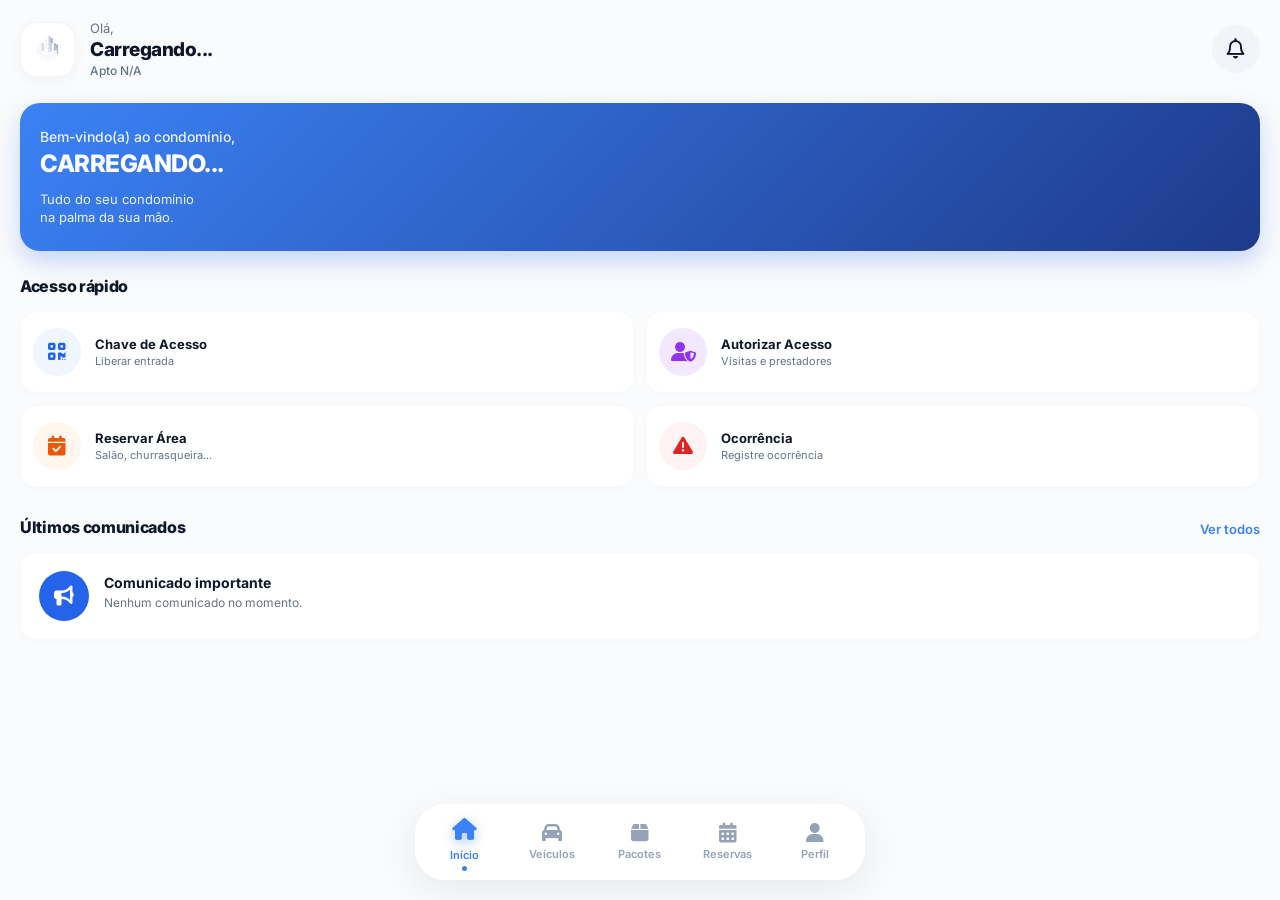
==== commit 029debe7: "Update index.html" ====
--- a/morador/index.html
+++ b/morador/index.html
@@ -92,7 +92,7 @@
         .btn-acao:active { transform: scale(0.98); }
 
         /* =========================================
-           DOCK FLUTUANTE - AGORA COM 5 BOTÕES (20% width)
+           DOCK FLUTUANTE 
            ========================================= */
         .bottom-nav { position: fixed; bottom: 20px; left: 50%; transform: translateX(-50%); width: 95%; max-width: 450px; background: rgba(255, 255, 255, 0.9); backdrop-filter: blur(15px); -webkit-backdrop-filter: blur(15px); box-shadow: 0 10px 40px rgba(0, 0, 0, 0.08); border: 1px solid rgba(255, 255, 255, 0.8); border-radius: 30px; display: flex; justify-content: space-around; align-items: center; padding: 12px 5px; z-index: 1000; }
         .nav-item { display: flex; flex-direction: column; align-items: center; justify-content: center; gap: 4px; color: #94a3b8; font-size: 11px; font-weight: 600; text-decoration: none; width: 20%; cursor: pointer; transition: all 0.3s cubic-bezier(0.4, 0, 0.2, 1); position: relative; padding: 5px 0; -webkit-tap-highlight-color: transparent; }
@@ -104,6 +104,78 @@
         .nav-item:active { transform: scale(0.85); }
         
         @keyframes slideUp { from { transform: translateY(100%); } to { transform: translateY(0); } }
+
+        /* =========================================
+           NOVO CSS: GRID DE RESERVAS COM IMAGENS
+           ========================================= */
+        .grid-reservas {
+            display: grid;
+            grid-template-columns: 1fr 1fr;
+            gap: 12px;
+            margin-bottom: 20px;
+        }
+        .card-espaco {
+            position: relative;
+            cursor: pointer;
+            display: block;
+            -webkit-tap-highlight-color: transparent;
+        }
+        .card-espaco input {
+            display: none; /* Esconde a checkbox original */
+        }
+        .card-visual {
+            background: white;
+            border: 2px solid #e2e8f0;
+            border-radius: 14px;
+            overflow: hidden;
+            transition: all 0.2s ease;
+            box-shadow: 0 2px 8px rgba(0,0,0,0.02);
+            height: 100%;
+        }
+        .card-visual img {
+            width: 100%;
+            height: 85px;
+            object-fit: cover;
+            display: block;
+            filter: brightness(0.9);
+            transition: 0.3s;
+        }
+        .card-info {
+            padding: 12px 10px;
+            display: flex;
+            justify-content: space-between;
+            align-items: center;
+            background: white;
+        }
+        .card-info h4 {
+            font-size: 12px;
+            font-weight: 700;
+            color: #475569;
+            margin: 0;
+            line-height: 1.2;
+            transition: 0.2s;
+        }
+        .card-info .check-icon {
+            color: #cbd5e1;
+            font-size: 16px;
+            transition: 0.2s;
+        }
+        
+        /* EFEITO AO SELECIONAR (CHECKED) */
+        .card-espaco input:checked + .card-visual {
+            border-color: #3b82f6;
+            box-shadow: 0 6px 15px rgba(59,130,246,0.15);
+            transform: translateY(-2px);
+        }
+        .card-espaco input:checked + .card-visual img {
+            filter: brightness(1);
+        }
+        .card-espaco input:checked + .card-visual h4 {
+            color: #0f172a;
+        }
+        .card-espaco input:checked + .card-visual .check-icon {
+            color: #3b82f6;
+        }
     </style>
 </head>
 <body>
@@ -205,17 +277,114 @@
                 </div>
             </div>
 
-            <!-- FORM RESERVA -->
+            <!-- FORM NOVA RESERVA -->
             <div id="form-nova-reserva" style="display: none; background: white; padding: 20px; border-radius: 16px; box-shadow: 0 4px 15px rgba(0,0,0,0.05); border: 1px solid #f8fafc;">
                 <h4 style="margin-bottom: 15px; color: #0f172a; font-size: 16px;"><i class="fa-solid fa-calendar-plus" style="color: #3b82f6;"></i> Agendar Área</h4>
-                <select id="reservaAppTipo" style="width: 100%; padding: 12px; border-radius: 8px; border: 1px solid #cbd5e1; margin-bottom: 15px;">
-                    <option value="" disabled selected>Escolha o local...</option>
-                    <option value="Churrasqueira">🍖 Churrasqueira</option>
-                    <option value="Salão de Festa">🎉 Salão de Festa</option>
-                </select>
+                
+                <label style="font-size: 12px; font-weight: bold; color: #475569; display: block; margin-bottom: 10px;">O que você deseja reservar?</label>
+                
+                <!-- 🚀 NOVA ESTRUTURA VISUAL: CARDS INTERATIVOS (Permite selecionar mais de um) -->
+                <div class="grid-reservas">
+                    <!-- CARD 1: SALÃO DE FESTAS -->
+                    <label class="card-espaco">
+                        <input type="checkbox" name="espaco-app" value="Salão de Festas">
+                        <div class="card-visual">
+                            <img src="img/salãodefesta.jpg" alt="Salão de Festas">
+                            <div class="card-info">
+                                <h4>Salão de Festas</h4>
+                                <i class="fa-solid fa-circle-check check-icon"></i>
+                            </div>
+                        </div>
+                    </label>
+
+                    <!-- CARD 2: CHURRASQUEIRA -->
+                    <label class="card-espaco">
+                        <input type="checkbox" name="espaco-app" value="Churrasqueira">
+                        <div class="card-visual">
+                            <img src="https://images.unsplash.com/photo-1555939594-58d7cb561ad1?q=80&w=400&auto=format&fit=crop" alt="Churrasqueira">
+                            <div class="card-info">
+                                <h4>Churrasqueira</h4>
+                                <i class="fa-solid fa-circle-check check-icon"></i>
+                            </div>
+                        </div>
+                    </label>
+
+                    <!-- CARD 3: QUADRA DE BASQUETE -->
+                    <label class="card-espaco">
+                        <input type="checkbox" name="espaco-app" value="Quadra de Basquete">
+                        <div class="card-visual">
+                            <img src="https://images.unsplash.com/photo-1546519638-68e109498ffc?q=80&w=400&auto=format&fit=crop" alt="Quadra de Basquete">
+                            <div class="card-info">
+                                <h4>Quadra de Basquete</h4>
+                                <i class="fa-solid fa-circle-check check-icon"></i>
+                            </div>
+                        </div>
+                    </label>
+
+                    <!-- CARD 4: ESPAÇO GOURMET -->
+                    <label class="card-espaco">
+                        <input type="checkbox" name="espaco-app" value="Espaço Gourmet">
+                        <div class="card-visual">
+                            <img src="https://images.unsplash.com/photo-1556910103-1c02745aae4d?q=80&w=400&auto=format&fit=crop" alt="Espaço Gourmet">
+                            <div class="card-info">
+                                <h4>Espaço Gourmet</h4>
+                                <i class="fa-solid fa-circle-check check-icon"></i>
+                            </div>
+                        </div>
+                    </label>
+                    <!-- CARD 5: ACADEMIA -->
+                    <label class="card-espaco">
+                        <input type="checkbox" name="espaco-app" value="Academia">
+                        <div class="card-visual">
+                            <!-- Troque o link abaixo pela sua foto local -->
+                            <img src="img/academia.jpg" alt="Academia">
+                            <div class="card-info">
+                                <h4>Academia</h4>
+                                <i class="fa-solid fa-circle-check check-icon"></i>
+                            </div>
+                        </div>
+                    </label>
+                    <!-- CARD 6: PISCINA -->
+                    <label class="card-espaco">
+                        <input type="checkbox" name="espaco-app" value="Piscina">
+                        <div class="card-visual">
+                            <!-- Troque o link abaixo pela sua foto local -->
+                            <img src="img/piscina.jpg" alt="Piscina">
+                            <div class="card-info">
+                                <h4>Piscina</h4>
+                                <i class="fa-solid fa-circle-check check-icon"></i>
+                            </div>
+                        </div>
+                    </label>
+                    <!-- CARD 7:FUTEBOL DE CAMPO -->
+                    <label class="card-espaco">
+                        <input type="checkbox" name="espaco-app" value="Futebol de Campo">
+                        <div class="card-visual">
+                            <!-- Troque o link abaixo pela sua foto local -->
+                            <img src="img/campofutebol.jpg" alt="Futebol de Campo">
+                            <div class="card-info">
+                                <h4>Futebol de Campo</h4>
+                                <i class="fa-solid fa-circle-check check-icon"></i>
+                            </div>
+                        </div>
+                    </label>
+                    <!-- CARD 8:FUTEBOL DE CAMPO -->
+                    <label class="card-espaco">
+                        <input type="checkbox" name="espaco-app" value="Futsal">
+                        <div class="card-visual">
+                            <!-- Troque o link abaixo pela sua foto local -->
+                            <img src="img/futsal.png" alt="Futsal">
+                            <div class="card-info">
+                                <h4>Futsal</h4>
+                                <i class="fa-solid fa-circle-check check-icon"></i>
+                            </div>
+                        </div>
+                    </label>
+                </div>
+
                 <div style="display: grid; grid-template-columns: 1fr 1fr; gap: 10px; margin-bottom: 15px;">
-                    <input type="date" id="reservaAppData" style="width: 100%; padding: 12px; border-radius: 8px; border: 1px solid #cbd5e1;">
-                    <input type="time" id="reservaAppHora" style="width: 100%; padding: 12px; border-radius: 8px; border: 1px solid #cbd5e1;">
+                    <input type="date" id="reservaAppData" style="width: 100%; padding: 12px; border-radius: 8px; border: 1px solid #cbd5e1; outline: none; font-family: inherit;">
+                    <input type="time" id="reservaAppHora" style="width: 100%; padding: 12px; border-radius: 8px; border: 1px solid #cbd5e1; outline: none; font-family: inherit;">
                 </div>
                 <div style="margin-bottom: 20px;">
                     <div style="border: 2px dashed #cbd5e1; border-radius: 8px; background: #f8fafc; text-align: center; padding: 10px;">
@@ -223,11 +392,35 @@
                     </div>
                 </div>
                 <div style="display: flex; gap: 10px;">
-                    <button onclick="fecharFormNovaReserva()" style="flex: 1; background: #f1f5f9; color: #64748b; border: none; padding: 14px; border-radius: 8px; font-weight: bold;">Cancelar</button>
-                    <button onclick="salvarNovaReservaApp()" style="flex: 2; background: #3b82f6; color: white; border: none; padding: 14px; border-radius: 8px; font-weight: bold;"><i class="fa-solid fa-check"></i> Confirmar</button>
+                    <button onclick="fecharFormNovaReserva()" style="flex: 1; background: #f1f5f9; color: #64748b; border: none; padding: 14px; border-radius: 8px; font-weight: bold; cursor: pointer;">Cancelar</button>
+                    <button onclick="salvarNovaReservaApp()" id="btn-salvar-reserva" style="flex: 2; background: #3b82f6; color: white; border: none; padding: 14px; border-radius: 8px; font-weight: bold; cursor: pointer;"><i class="fa-solid fa-check"></i> Confirmar</button>
                 </div>
             </div>
         </div>
+        <!-- ========================================== -->
+            <!-- MODAL GERENCIADOR DE CONVIDADOS DA RESERVA -->
+            <!-- ========================================== -->
+            <div id="modal-convidados-reserva" style="display: none; position: fixed; top: 0; left: 0; width: 100%; height: 100%; background: rgba(15, 23, 42, 0.6); backdrop-filter: blur(5px); z-index: 9999; align-items: flex-end; justify-content: center; overflow: hidden;">
+                <div style="background: white; width: 100%; max-height: 85vh; border-radius: 24px 24px 0 0; padding: 25px; box-shadow: 0 -10px 25px rgba(0,0,0,0.1); animation: slideUp 0.3s ease-out; box-sizing: border-box; display: flex; flex-direction: column;">
+                    <div style="width: 40px; height: 5px; background: #cbd5e1; border-radius: 5px; margin: 0 auto 20px auto;"></div>
+                    
+                    <div style="display: flex; justify-content: space-between; align-items: center; margin-bottom: 20px;">
+                        <h3 style="margin: 0; color: #0f172a; font-size: 20px;"><i class="fa-solid fa-clipboard-user" style="color: #eab308;"></i> Convidados</h3>
+                        <button onclick="document.getElementById('modal-convidados-reserva').style.display='none'" style="background: none; border: none; font-size: 24px; color: #94a3b8; cursor: pointer;"><i class="fa-solid fa-xmark"></i></button>
+                    </div>
+
+                    <!-- Input para adicionar novo convidado -->
+                    <div style="display: flex; gap: 10px; margin-bottom: 20px;">
+                        <input type="text" id="input-novo-convidado" placeholder="Nome completo do convidado..." style="flex: 1; padding: 14px; border-radius: 12px; border: 1px solid #cbd5e1; box-sizing: border-box; font-size: 14px; outline: none;">
+                        <button onclick="adicionarConvidadoNaReserva()" style="background: #eab308; color: white; border: none; padding: 0 20px; border-radius: 12px; font-weight: bold; cursor: pointer; box-shadow: 0 4px 10px rgba(234, 179, 8, 0.3);"><i class="fa-solid fa-plus"></i></button>
+                    </div>
+
+                    <!-- Lista dinâmica de convidados -->
+                    <div id="lista-convidados-reserva" style="flex: 1; overflow-y: auto; padding-right: 5px;">
+                        <!-- Injetado via JS -->
+                    </div>
+                </div>
+            </div>
 
         <!-- 🚀 TELA 8: VEÍCULOS (NOVA ABA DEDICADA) -->
         <div id="tela-veiculos" class="tela page-content">
@@ -261,7 +454,7 @@
                     <i class="fa-solid fa-floppy-disk"></i> Salvar na Garagem
                 </button>
                 <button onclick="document.getElementById('modal-veiculo').style.display='none'" style="width: 100%; background: #f1f5f9; color: #475569; border: none; padding: 16px; border-radius: 12px; font-weight: bold; font-size: 15px; cursor: pointer;">
-                    Cancelar
+                    <i class="fa-solid fa-xmark"></i> Cancelar
                 </button>
             </div>
         </div>
@@ -541,11 +734,31 @@
         let moradorNomeGlobal = "";
         let moradorAptoGlobal = ""; 
         let moradorCondominioGlobal = ""; 
-        let usuarioLogadoId = ""; // 👈 ID do Usuário Logado
+        let usuarioLogadoId = ""; 
         let pacotesPendentes = [];
         let deliveriesPendentes = [];
         let minhasReservasApp = [];
         let minhasAutorizacoesApp = [];
+        
+        // LER A URL PARA REDIRECIONAR DA NOTIFICAÇÃO PUSH
+        window.addEventListener('DOMContentLoaded', () => {
+            const urlParams = new URLSearchParams(window.location.search);
+            const telaSolicitada = urlParams.get('tela');
+            
+            if (telaSolicitada) {
+                const mapTelas = {
+                    'pacotes': { id: 'tela-pacotes', btn: 'menu-pacotes' },
+                    'reservas': { id: 'tela-reservas', btn: 'menu-reservas' },
+                    'comunicados': { id: 'tela-comunicados', btn: null }
+                };
+                
+                if (mapTelas[telaSolicitada]) {
+                    setTimeout(() => {
+                        mudarAba(mapTelas[telaSolicitada].id, document.getElementById(mapTelas[telaSolicitada].btn));
+                    }, 600); // Aguarda o app carregar para mudar de aba
+                }
+            }
+        });
 
         window.addEventListener('DOMContentLoaded', () => {
             firebase.auth().onAuthStateChanged((user) => {
@@ -620,7 +833,7 @@
                         }
                     });
                 } else {
-                    window.location.href = "login.html";
+                    window.location.href = "../login.html";
                 }
             });
         });
@@ -768,7 +981,6 @@
                   const containerTodos = document.getElementById('lista-todos-comunicados');
                   
                   if(snapshot.empty) {
-                      // 🚀 DESIGN ORIGINAL (Igual à imagem): Círculo Azul sólido, Ícone branco e texto ajustado
                       containerHome.innerHTML = `
                           <div class="comunicado-card" style="border: 1px solid #f8fafc; cursor: default;">
                               <div class="com-icon" style="background: #2563eb; color: #ffffff;"><i class="fa-solid fa-bullhorn"></i></div>
@@ -840,7 +1052,7 @@
         }
         
         // ==========================================
-        // MÓDULO 5: RESERVAS COM ASSINATURA
+        // MÓDULO 5: RESERVAS MULTIPLAS COM ASSINATURA
         // ==========================================
         let reservaAppCanvas = null;
         let moradorAssinouReserva = false;
@@ -912,6 +1124,9 @@
               });
         }
 
+        // ============================================================================
+        // 🚀 NOVA RENDERIZAÇÃO DE RESERVAS COM STATUS "PENDENTE"
+        // ============================================================================
         function renderizarMinhasReservas() {
             const lista = document.getElementById('lista-minhas-reservas');
             if(!lista) return;
@@ -942,27 +1157,48 @@
                 const dataF = r.data.split('-').reverse().join('/');
                 
                 let badge = '';
-                if (isPassado) {
+                let corBorda = '#3b82f6'; // Azul padrão
+
+                // 🚀 LÓGICA BLINDADA DE STATUS: Ensina o App do Morador a ler o "Pendente"
+                if (r.status === 'pendente') {
+                    badge = `<span style="background:#fef08a; color:#a16207; padding:4px 8px; border-radius:10px; font-size:10px; font-weight:bold;">⏳ Em Análise</span>`;
+                    corBorda = '#eab308'; // Amarelo
+                } else if (isPassado) {
                     badge = `<span style="background:#f1f5f9; color:#64748b; padding:4px 8px; border-radius:10px; font-size:10px; font-weight:bold;">Finalizada</span>`;
+                    corBorda = '#cbd5e1'; // Cinza
                 } else if (isHoje) {
                     badge = `<span style="background:#10b981; color:white; padding:4px 8px; border-radius:10px; font-size:10px; font-weight:bold;">Hoje!</span>`;
+                    corBorda = '#10b981'; // Verde
                 } else {
-                    badge = `<span style="background:#dcfce7; color:#16a34a; padding:4px 8px; border-radius:10px; font-size:10px; font-weight:bold;">Agendada</span>`;
+                    badge = `<span style="background:#dcfce7; color:#16a34a; padding:4px 8px; border-radius:10px; font-size:10px; font-weight:bold;">✅ Aprovada</span>`;
+                    corBorda = '#3b82f6'; // Azul
                 }
 
+                // Conta quantos convidados tem
+                const numConvidados = (r.convidados && Array.isArray(r.convidados)) ? r.convidados.length : 0;
+
                 html += `
-                    <div style="background: white; border-radius: 16px; padding: 18px; margin-bottom: 15px; box-shadow: 0 2px 10px rgba(0,0,0,0.02); border: 1px solid #f8fafc; opacity: ${isPassado ? '0.6' : '1'}; position: relative; overflow: hidden;">
-                        ${isHoje ? '<div style="position: absolute; left: 0; top: 0; bottom: 0; width: 4px; background: #10b981;"></div>' : ''}
+                    <div style="background: white; border-radius: 16px; padding: 18px; margin-bottom: 15px; box-shadow: 0 2px 10px rgba(0,0,0,0.02); border: 1px solid #f8fafc; border-left: 4px solid ${corBorda}; opacity: ${isPassado ? '0.6' : '1'}; position: relative; overflow: hidden;">
                         
                         <div style="display: flex; justify-content: space-between; align-items: center; margin-bottom: 10px;">
-                            <h4 style="margin: 0; font-size: 16px; color: #0f172a;"><i class="fa-solid fa-calendar-check" style="color: #3b82f6; margin-right: 6px;"></i> ${r.tipo}</h4>
+                            <h4 style="margin: 0; font-size: 16px; color: #0f172a;"><i class="fa-solid fa-calendar-check" style="color: ${corBorda}; margin-right: 6px;"></i> ${r.tipo}</h4>
                             ${badge}
                         </div>
-                        <div style="display: flex; gap: 15px; color: #64748b; font-size: 13px; font-weight: 500;">
+                        <div style="display: flex; gap: 15px; color: #64748b; font-size: 13px; font-weight: 500; margin-bottom: 15px;">
                             <span><i class="fa-regular fa-calendar" style="color: #94a3b8;"></i> ${dataF}</span>
                             <span><i class="fa-regular fa-clock" style="color: #94a3b8;"></i> ${r.hora}</span>
                         </div>
-                        ${!isPassado ? `<button onclick="cancelarReservaApp('${r.idFirebase}')" style="margin-top: 15px; background: #fef2f2; color: #ef4444; border: 1px dashed #fecaca; padding: 10px; border-radius: 8px; width: 100%; font-size: 13px; font-weight: bold; cursor: pointer; transition: 0.2s;"><i class="fa-solid fa-xmark"></i> Cancelar Reserva</button>` : ''}
+                        
+                        <div style="display: grid; grid-template-columns: 1fr 1fr; gap: 10px;">
+                            ${!isPassado ? `
+                            <button type="button" onclick="abrirModalConvidadosReserva('${r.idFirebase}')" style="background: #fefce8; color: #ca8a04; border: 1px solid #fef08a; padding: 10px; border-radius: 8px; font-size: 12px; font-weight: bold; cursor: pointer; transition: 0.2s;">
+                                <i class="fa-solid fa-clipboard-user"></i> Convidados (${numConvidados})
+                            </button>
+                            <button type="button" onclick="cancelarReservaApp('${r.idFirebase}')" style="background: #fef2f2; color: #ef4444; border: 1px dashed #fecaca; padding: 10px; border-radius: 8px; font-size: 12px; font-weight: bold; cursor: pointer; transition: 0.2s;">
+                                <i class="fa-solid fa-xmark"></i> Cancelar
+                            </button>
+                            ` : ''}
+                        </div>
                     </div>
                 `;
             });
@@ -970,87 +1206,9 @@
             lista.innerHTML = html;
         }
 
-        function abrirFormNovaReserva() {
-            document.getElementById('lista-minhas-reservas').style.display = 'none';
-            document.getElementById('form-nova-reserva').style.display = 'block';
-            
-            if(!reservaAppCanvas) {
-                reservaAppCanvas = configurarCanvasReservaApp("canvasReservaApp");
-            } else {
-                reservaAppCanvas.resizeCanvas();
-                limparAssinaturaReservaApp(); 
-            }
-        }
-
-        function fecharFormNovaReserva() {
-            document.getElementById('form-nova-reserva').style.display = 'none';
-            document.getElementById('lista-minhas-reservas').style.display = 'block';
-            document.getElementById('reservaAppTipo').value = '';
-            document.getElementById('reservaAppData').value = '';
-            document.getElementById('reservaAppHora').value = '';
-            limparAssinaturaReservaApp();
-        }
-
-        function salvarNovaReservaApp() {
-            const tipo = document.getElementById('reservaAppTipo').value;
-            const data = document.getElementById('reservaAppData').value;
-            const hora = document.getElementById('reservaAppHora').value;
-
-            if(!tipo || !data || !hora) {
-                alert("⚠️ Preencha todos os campos (Espaço, Data e Hora)!");
-                return;
-            }
-
-            if (!moradorAssinouReserva) {
-                alert("🖊️ Por favor, faça sua assinatura digital no quadro antes de confirmar a reserva!");
-                return;
-            }
-
-            let assinaturaBase64 = reservaAppCanvas.canvas.toDataURL("image/png");
-
-            db.collection("reservas")
-              .where("condominioId", "==", moradorCondominioGlobal)
-              .where("tipo", "==", tipo)
-              .where("data", "==", data)
-              .where("excluido", "==", false)
-              .get()
-              .then(snap => {
-                  if(!snap.empty) {
-                      alert(`🚨 Poxa! Já existe uma reserva ativa para a(o) ${tipo} neste dia. Por favor, escolha outra data.`);
-                      return;
-                  }
-
-                  const dadosReserva = {
-                      tipo: tipo,
-                      data: data,
-                      hora: hora,
-                      responsavel: moradorNomeGlobal,
-                      apto: moradorAptoGlobal,
-                      timestamp: Date.now(),
-                      condominioId: moradorCondominioGlobal,
-                      convidados: [],
-                      excluido: false,
-                      origem: "App Morador",
-                      assinatura: assinaturaBase64 
-                  };
-
-                  db.collection("reservas").add(dadosReserva).then(() => {
-                      db.collection("notificacoes").add({
-                          titulo: "📱 Nova Reserva pelo App",
-                          mensagem: `O Apto ${moradorAptoGlobal} agendou a(o) ${tipo} para o dia ${data.split('-').reverse().join('/')}.`,
-                          tipo: "reserva",
-                          lida: false,
-                          condominioId: moradorCondominioGlobal,
-                          timestamp: new Date().getTime()
-                      });
-
-                      alert("✅ Reserva solicitada e termo assinado com sucesso!");
-                      fecharFormNovaReserva();
-                  }).catch(e => alert("Erro ao agendar: " + e.message));
-
-              });
-        }
-
+        // ============================================================================
+        // 🚀 FUNÇÃO DE CANCELAMENTO CORRIGIDA (AGORA ESTÁ AQUI)
+        // ============================================================================
         function cancelarReservaApp(idFirebase) {
             if(confirm("Deseja realmente cancelar este agendamento?")) {
                 db.collection("reservas").doc(idFirebase).update({
@@ -1066,7 +1224,252 @@
                          condominioId: moradorCondominioGlobal,
                          timestamp: new Date().getTime()
                       });
+                     alert("Sua reserva foi cancelada com sucesso!");
+                }).catch(e => {
+                     alert("Erro ao cancelar: " + e.message);
                 });
+            }
+        }
+
+        function abrirFormNovaReserva() {
+            document.getElementById('lista-minhas-reservas').style.display = 'none';
+            document.getElementById('form-nova-reserva').style.display = 'block';
+            
+            if(!reservaAppCanvas) {
+                reservaAppCanvas = configurarCanvasReservaApp("canvasReservaApp");
+            } else {
+                reservaAppCanvas.resizeCanvas();
+                limparAssinaturaReservaApp(); 
+            }
+        }
+
+        function fecharFormNovaReserva() {
+            document.getElementById('form-nova-reserva').style.display = 'none';
+            document.getElementById('lista-minhas-reservas').style.display = 'block';
+            
+            document.querySelectorAll('input[name="espaco-app"]').forEach(cb => cb.checked = false);
+            
+            document.getElementById('reservaAppData').value = '';
+            document.getElementById('reservaAppHora').value = '';
+            limparAssinaturaReservaApp();
+        }
+
+        // ============================================================================
+        // 🚀 FUNÇÃO SALVAR NOVA SOLICITAÇÃO (GERA COM STATUS PENDENTE)
+        // ============================================================================
+        function salvarNovaReservaApp() {
+            // Pega todos os cartões visuais que o morador selecionou
+            const checkboxes = document.querySelectorAll('input[name="espaco-app"]:checked');
+            const data = document.getElementById('reservaAppData').value;
+            const hora = document.getElementById('reservaAppHora').value;
+
+            if(checkboxes.length === 0 || !data || !hora) {
+                alert("⚠️ Selecione pelo menos um espaço visualmente e preencha a data e a hora!");
+                return;
+            }
+
+            if (!moradorAssinouReserva) {
+                alert("🖊️ Por favor, faça sua assinatura digital no quadro antes de confirmar a reserva!");
+                return;
+            }
+
+            const btnConfirma = document.getElementById('btn-salvar-reserva');
+            const txtOriginal = btnConfirma.innerHTML;
+            btnConfirma.innerHTML = '<i class="fa-solid fa-spinner fa-spin"></i> Solicitando...';
+            btnConfirma.style.pointerEvents = 'none';
+
+            let assinaturaBase64 = reservaAppCanvas.canvas.toDataURL("image/png");
+            
+            // Cria um array com os nomes de todos os espaços escolhidos
+            let espacosSelecionados = Array.from(checkboxes).map(cb => cb.value);
+
+            // VERIFICAÇÃO INTELIGENTE DE DISPONIBILIDADE
+            let checagens = espacosSelecionados.map(espaco => {
+                return db.collection("reservas")
+                  .where("condominioId", "==", moradorCondominioGlobal)
+                  .where("tipo", "==", espaco)
+                  .where("data", "==", data)
+                  .where("status", "==", "aprovada") // Só bloqueia se já tiver uma reserva APROVADA
+                  .where("excluido", "==", false)
+                  .get();
+            });
+
+            Promise.all(checagens).then(resultados => {
+                let ocupados = [];
+                
+                resultados.forEach((snap, index) => {
+                    if(!snap.empty) {
+                        ocupados.push(espacosSelecionados[index]);
+                    }
+                });
+
+                if(ocupados.length > 0) {
+                    alert(`🚨 Poxa! Os seguintes espaços já estão aprovados para outro morador neste dia: ${ocupados.join(', ')}. Por favor, escolha outra data ou remova-os da sua seleção.`);
+                    btnConfirma.innerHTML = txtOriginal;
+                    btnConfirma.style.pointerEvents = 'auto';
+                    return;
+                }
+
+                // SE PASSOU DA VERIFICAÇÃO: Cria uma solicitação individual para cada espaço
+                let salvamentos = espacosSelecionados.map(espaco => {
+                    const dadosReserva = {
+                        tipo: espaco,
+                        data: data,
+                        hora: hora,
+                        responsavel: moradorNomeGlobal,
+                        apto: moradorAptoGlobal,
+                        timestamp: Date.now(),
+                        condominioId: moradorCondominioGlobal,
+                        convidados: [],
+                        excluido: false,
+                        status: "pendente", // 🚀 AQUI ESTÁ O SEGREDO! Nasce como pendente.
+                        origem: "App Morador",
+                        assinatura: assinaturaBase64 
+                    };
+                    return db.collection("reservas").add(dadosReserva);
+                });
+
+                Promise.all(salvamentos).then(() => {
+                    db.collection("notificacoes").add({
+                        titulo: "📱 Nova Solicitação de Reserva (App)",
+                        mensagem: `O Apto ${moradorAptoGlobal} está solicitando: ${espacosSelecionados.join(', ')} para o dia ${data.split('-').reverse().join('/')}. Aguardando aprovação.`,
+                        tipo: "reserva",
+                        lida: false,
+                        condominioId: moradorCondominioGlobal,
+                        timestamp: new Date().getTime()
+                    });
+
+                    alert("✅ Solicitação enviada à portaria! Você será notificado assim que for aprovada.");
+                    fecharFormNovaReserva();
+                    btnConfirma.innerHTML = txtOriginal;
+                    btnConfirma.style.pointerEvents = 'auto';
+                }).catch(e => {
+                    alert("Erro ao solicitar: " + e.message);
+                    btnConfirma.innerHTML = txtOriginal;
+                    btnConfirma.style.pointerEvents = 'auto';
+                });
+
+            }).catch(e => {
+                alert("Erro ao verificar disponibilidade: " + e.message);
+                btnConfirma.innerHTML = txtOriginal;
+                btnConfirma.style.pointerEvents = 'auto';
+            });
+        }
+
+        // ==========================================
+        // 🚀 GESTÃO DE CONVIDADOS DENTRO DA RESERVA
+        // ==========================================
+        let idReservaEditandoConvidados = null;
+
+        function abrirModalConvidadosReserva(idReserva) {
+            idReservaEditandoConvidados = idReserva;
+            document.getElementById('input-novo-convidado').value = '';
+            document.getElementById('modal-convidados-reserva').style.display = 'flex';
+            
+            // Busca a reserva para desenhar a lista atual
+            const reservaAtual = minhasReservasApp.find(r => r.idFirebase === idReserva);
+            renderizarListaConvidados(reservaAtual.convidados || []);
+        }
+
+        function renderizarListaConvidados(listaConvidados) {
+            const container = document.getElementById('lista-convidados-reserva');
+            container.innerHTML = '';
+
+            if(listaConvidados.length === 0) {
+                container.innerHTML = `<p style="text-align: center; color: #94a3b8; font-size: 13px; margin-top: 20px;">Nenhum convidado na lista ainda.</p>`;
+                return;
+            }
+
+            listaConvidados.forEach((nome, index) => {
+                container.innerHTML += `
+                    <div style="display: flex; justify-content: space-between; align-items: center; background: #f8fafc; padding: 12px 15px; border-radius: 10px; border: 1px solid #e2e8f0; margin-bottom: 8px;">
+                        <span style="font-size: 14px; font-weight: 600; color: #334155;">${index + 1}. ${nome}</span>
+                        <div style="display: flex; gap: 5px;">
+                            <button onclick="editarConvidadoReserva(${index})" style="background: none; border: none; color: #3b82f6; font-size: 16px; cursor: pointer; padding: 5px;"><i class="fa-solid fa-pen-to-square"></i></button>
+                            <button onclick="removerConvidadoReserva(${index})" style="background: none; border: none; color: #ef4444; font-size: 16px; cursor: pointer; padding: 5px;"><i class="fa-solid fa-trash-can"></i></button>
+                        </div>
+                    </div>
+                `;
+            });
+        }
+
+        async function adicionarConvidadoNaReserva() {
+            const inputNome = document.getElementById('input-novo-convidado');
+            const nomeNovo = inputNome.value.trim();
+
+            if(!nomeNovo) {
+                alert("⚠️ Digite o nome do convidado.");
+                return;
+            }
+
+            const reservaAtual = minhasReservasApp.find(r => r.idFirebase === idReservaEditandoConvidados);
+            let listaAtualizada = reservaAtual.convidados || [];
+            listaAtualizada.push(nomeNovo);
+
+            try {
+                // Atualiza no banco
+                await db.collection("reservas").doc(idReservaEditandoConvidados).update({
+                    convidados: listaAtualizada
+                });
+                
+                // Limpa o input e foca de novo para adicionar rápido
+                inputNome.value = '';
+                inputNome.focus();
+                
+                setTimeout(() => {
+                    const reservaAtualizada = minhasReservasApp.find(r => r.idFirebase === idReservaEditandoConvidados);
+                    renderizarListaConvidados(reservaAtualizada.convidados || []);
+                }, 300);
+
+            } catch (error) {
+                alert("Erro ao adicionar convidado: " + error.message);
+            }
+        }
+
+        async function removerConvidadoReserva(index) {
+            if(confirm("Remover este convidado da lista?")) {
+                const reservaAtual = minhasReservasApp.find(r => r.idFirebase === idReservaEditandoConvidados);
+                let listaAtualizada = reservaAtual.convidados || [];
+                
+                listaAtualizada.splice(index, 1); // Remove o item do array
+
+                try {
+                    await db.collection("reservas").doc(idReservaEditandoConvidados).update({
+                        convidados: listaAtualizada
+                    });
+                    
+                    setTimeout(() => {
+                        const reservaAtualizada = minhasReservasApp.find(r => r.idFirebase === idReservaEditandoConvidados);
+                        renderizarListaConvidados(reservaAtualizada.convidados || []);
+                    }, 300);
+                } catch (error) {
+                    alert("Erro ao remover: " + error.message);
+                }
+            }
+        }
+
+        async function editarConvidadoReserva(index) {
+            const reservaAtual = minhasReservasApp.find(r => r.idFirebase === idReservaEditandoConvidados);
+            let listaAtualizada = reservaAtual.convidados || [];
+            
+            const nomeAntigo = listaAtualizada[index];
+            const nomeEditado = prompt("Corrija o nome do convidado:", nomeAntigo);
+
+            if(nomeEditado !== null && nomeEditado.trim() !== "") {
+                listaAtualizada[index] = nomeEditado.trim();
+
+                try {
+                    await db.collection("reservas").doc(idReservaEditandoConvidados).update({
+                        convidados: listaAtualizada
+                    });
+                    
+                    setTimeout(() => {
+                        const reservaAtualizada = minhasReservasApp.find(r => r.idFirebase === idReservaEditandoConvidados);
+                        renderizarListaConvidados(reservaAtualizada.convidados || []);
+                    }, 300);
+                } catch (error) {
+                    alert("Erro ao editar: " + error.message);
+                }
             }
         }
 
@@ -1187,7 +1590,7 @@
                             : (isPassado ? `<span style="background:#f1f5f9; color:#64748b; padding:4px 8px; border-radius:10px; font-size:10px; font-weight:bold;">Expirada</span>`
                                          : `<span style="background:#fef9c3; color:#ca8a04; padding:4px 8px; border-radius:10px; font-size:10px; font-weight:bold;">Aguardando Chegada</span>`);
 
-                let txtWhats = `*Acesso Liberado - Condo Up*%0A%0AOlá ${a.nome}, seu acesso está autorizado para o dia ${dataF}.%0A%0A🔑 *Seu Código:* ${a.codigo}%0A🏢 *Destino:* Apto ${moradorAptoGlobal}%0A%0AAo chegar na portaria, apresente seu RG e informe este código para liberação rápida.`;
+                let txtWhats = `*Acesso Liberado - CONRUJA*%0A%0AOlá ${a.nome}, seu acesso está autorizado para o dia ${dataF}.%0A%0A🔑 *Seu Código:* ${a.codigo}%0A🏢 *Destino:* Apto ${moradorAptoGlobal}%0A%0AAo chegar na portaria, apresente seu RG e informe este código para liberação rápida.`;
 
                 html += `
                     <div style="background: white; border-radius: 16px; padding: 18px; margin-bottom: 15px; box-shadow: 0 2px 10px rgba(0,0,0,0.02); border: 1px solid #f8fafc; opacity: ${isPassado ? '0.6' : '1'}; position: relative;">
@@ -1238,11 +1641,10 @@
         }
 
         // ==========================================
-        // 🚀 MÓDULO 100% NOVO: VEÍCULOS INTEGRADOS À PORTARIA
+        // 🚀 MÓDULO 10: VEÍCULOS INTEGRADOS À PORTARIA
         // ==========================================
         let idVeiculoEditando = null;
 
-        // Máscara Inteligente para Placa (Normal e Mercosul)
         function formatarPlaca(input) {
             let valor = input.value.toUpperCase().replace(/[^A-Z0-9]/g, '');
             if (valor.length > 3) {
@@ -1251,7 +1653,6 @@
             input.value = valor;
         }
 
-        // Radar Real-time na coleção "veiculos"
         function escutarMeusVeiculosApp(condominioId, apto) {
             db.collection("veiculos")
               .where("condominioId", "==", condominioId)
@@ -1303,7 +1704,6 @@
             document.getElementById('modal-veiculo').style.display = 'flex';
         }
 
-        // SALVA DE VERDADE NA BASE DO SISTEMA (INTEGRADO)
         async function salvarVeiculoApp() {
             const placa = document.getElementById('form-veiculo-placa').value.toUpperCase().trim();
             const modelo = document.getElementById('form-veiculo-modelo').value.trim();
@@ -1386,7 +1786,6 @@
         async function salvarTelefonesApp() {
             if(!usuarioLogadoId) return;
             
-            // Pega todos os números que o morador digitou nas caixinhas
             const inputs = document.querySelectorAll('.input-tel-perfil');
             const listaTelefones = Array.from(inputs).map(input => input.value.trim()).filter(val => val !== "");
             
@@ -1400,13 +1799,11 @@
             btn.style.pointerEvents = 'none';
 
             try {
-                // 1. Atualiza na conta do Aplicativo (coleção usuarios)
                 await db.collection("usuarios").doc(usuarioLogadoId).update({ 
-                    telefone: listaTelefones[0], // Mantém compatibilidade pro app
-                    telefones: listaTelefones // Salva o array completo
+                    telefone: listaTelefones[0], 
+                    telefones: listaTelefones 
                 });
                 
-                // 2. A MÁGICA: Atualiza a Portaria na mesma hora (coleção moradores)
                 const snapshot = await db.collection("moradores")
                     .where("condominioId", "==", moradorCondominioGlobal)
                     .where("apto", "==", moradorAptoGlobal)
@@ -1418,7 +1815,7 @@
                     snapshot.forEach(doc => {
                         batch.update(doc.ref, { telefones: listaTelefones });
                     });
-                    await batch.commit(); // Dispara a atualização na ficha do porteiro!
+                    await batch.commit(); 
                 }
                 
                 btn.innerHTML = 'Salvar Alterações';
@@ -1448,7 +1845,6 @@
         // ==========================================
         // 🚀 MÓDULO: GESTÃO DE SECRETÁRIAS E AUTORIZADOS
         // ==========================================
-        
         function renderizarSecretarias(lista) {
             const container = document.getElementById('container-secretarias');
             container.innerHTML = '';
@@ -1494,7 +1890,6 @@
         async function salvarAutorizadosApp() {
             if(!usuarioLogadoId) return;
             
-            // Cata os nomes das caixinhas
             const inputsSec = document.querySelectorAll('.input-sec-perfil');
             const listaSec = Array.from(inputsSec).map(i => i.value.trim()).filter(v => v !== "");
             
@@ -1506,13 +1901,11 @@
             btn.style.pointerEvents = 'none';
 
             try {
-                // 1. Salva no formato "Array" pro aplicativo ler fácil na próxima vez
                 await db.collection("usuarios").doc(usuarioLogadoId).update({ 
                     secretariasArray: listaSec,
                     autorizadosArray: listaAut
                 });
                 
-                // 2. A MÁGICA: Junta tudo com vírgula para não quebrar a tela do Porteiro
                 const strSecretaria = listaSec.join(', ');
                 const strVisitantes = listaAut.join(', ');
 
@@ -1530,7 +1923,7 @@
                             visitantes: strVisitantes
                         });
                     });
-                    await batch.commit(); // Dispara para o porteiro!
+                    await batch.commit(); 
                 }
                 
                 btn.innerHTML = 'Salvar Autorizados';
@@ -1553,11 +1946,11 @@
             try {
                 firebase.auth().signOut().then(() => {
                     localStorage.clear();
-                    window.location.href = "login.html";
+                    window.location.href = "../login.html"; 
                 });
             } catch(e) {
                 localStorage.clear();
-                window.location.href = "login.html";
+                window.location.href = "../login.html"; 
             }
         }
 
@@ -1566,7 +1959,6 @@
         // ==========================================
         if ('serviceWorker' in navigator) {
             window.addEventListener('load', function() {
-                // Ele usa o SW que você já tem criado no projeto!
                 navigator.serviceWorker.register('./firebase-messaging-sw.js')
                 .then(function(registration) {
                     console.log('Motor do PWA/Push ligado com sucesso na tela do Morador!', registration.scope);
@@ -1580,7 +1972,6 @@
         // 🚀 MÓDULO: NOTIFICAÇÕES PUSH (FCM) - REATIVADO!
         // ==========================================
         function ativarNotificacoesPush() {
-            // Verifica se o navegador suporta notificações
             if (!('Notification' in window) || !('serviceWorker' in navigator)) {
                 console.log("Navegador não suporta Push ou Service Worker.");
                 return;
@@ -1592,15 +1983,17 @@
                 if (permission === 'granted') {
                     console.log('Push: Permissão OK.');
                     
-                    // 👉 É EXATAMENTE AQUI QUE VOCÊ COLA A CHAVE VAPID:
                     messaging.getToken({ vapidKey: 'BBADwvMiUsP_fLnWAzEK8ktiFbvPLsySsE0Zm4P4FaYgujxdGIgl8AiHMXt9vmmz2lD8UrFI7Z7DlrgUszYGSyE' }).then((currentToken) => {
                         if (currentToken) {
                             console.log('Token gerado:', currentToken);
                             
                             if (usuarioLogadoId) {
-                                // Atualiza o token no perfil para a portaria/megafone poder enviar pra ele
-                                db.collection('usuarios').doc(usuarioLogadoId).update({
-                                    pushToken: currentToken
+                                db.collection('tokens_push').doc(usuarioLogadoId).set({
+                                    token: currentToken,
+                                    condominioId: moradorCondominioGlobal,
+                                    cargo: "Morador",
+                                    apto: moradorAptoGlobal, 
+                                    timestamp: new Date().getTime()
                                 }).catch(err => console.log("Erro ao salvar token: ", err));
                             }
                         }
@@ -1608,23 +2001,62 @@
                 }
             });
 
-            // Tratamento se o morador estiver com o APP ABERTO na hora do disparo
             messaging.onMessage((payload) => {
                 console.log('Mensagem chegou com App Aberto: ', payload);
                 alert(`🔔 ${payload.notification.title}\n${payload.notification.body}`);
             });
         }
 
-        // Chama a função logo após o morador logar
-        setTimeout(() => {
-            if(usuarioLogadoId) {
-                ativarNotificacoesPush();
-            }
-        }, 2000);
+        // ==========================================
+        // 🚀 DISPARO INTELIGENTE (ANDROID VS IOS)
+        // ==========================================
+        const isIOS = /iPad|iPhone|iPod/.test(navigator.userAgent) || (navigator.platform === 'MacIntel' && navigator.maxTouchPoints > 1);
+
+        if (!isIOS) {
+            setTimeout(() => {
+                if(usuarioLogadoId) {
+                    ativarNotificacoesPush();
+                }
+            }, 2000);
+        } else {
+            setTimeout(() => {
+                if(usuarioLogadoId && 'Notification' in window && Notification.permission !== 'granted') {
+                    mostrarBotaoNotificacaoIOS();
+                }
+            }, 1500);
+        }
+
+        function mostrarBotaoNotificacaoIOS() {
+            const banner = document.createElement('div');
+            banner.id = 'banner-ios-push';
+            banner.style.cssText = "margin: 0 20px 20px 20px; background: linear-gradient(135deg, #8b5cf6 0%, #6d28d9 100%); color: white; padding: 18px; border-radius: 16px; display: flex; align-items: center; justify-content: space-between; box-shadow: 0 10px 20px rgba(109, 40, 217, 0.25);";
+            
+            banner.innerHTML = `
+                <div style="display: flex; align-items: center; gap: 15px;">
+                    <i class="fa-solid fa-bell-concierge" style="font-size: 24px;"></i>
+                    <div>
+                        <h3 style="font-size: 15px; font-weight: 700; margin-bottom: 4px;">Ativar Avisos</h3>
+                        <p style="font-size: 12px; opacity: 0.9; line-height: 1.4;">Receba alertas de encomendas no iPhone.</p>
+                    </div>
+                </div>
+                <button id="btn-ativar-ios" style="background: white; color: #6d28d9; border: none; padding: 8px 12px; border-radius: 8px; font-weight: bold; font-size: 12px; cursor: pointer; box-shadow: 0 2px 4px rgba(0,0,0,0.1);">Ativar</button>
+            `;
+            
+            const telaInicio = document.getElementById('tela-inicio');
+            const atalhosHeader = telaInicio.querySelector('.section-header');
+            if (telaInicio && atalhosHeader) {
+                telaInicio.insertBefore(banner, atalhosHeader);
+            }
+
+            document.getElementById('btn-ativar-ios').addEventListener('click', () => {
+                ativarNotificacoesPush(); 
+                banner.style.display = 'none'; 
+            });
+        }
     </script>
 
     <!-- NOSSO NOVO ARQUIVO DE OCORRÊNCIAS -->
     <script src="js/ocorrenciamorador.js"></script>
 
 </body>
-</html>+</html>
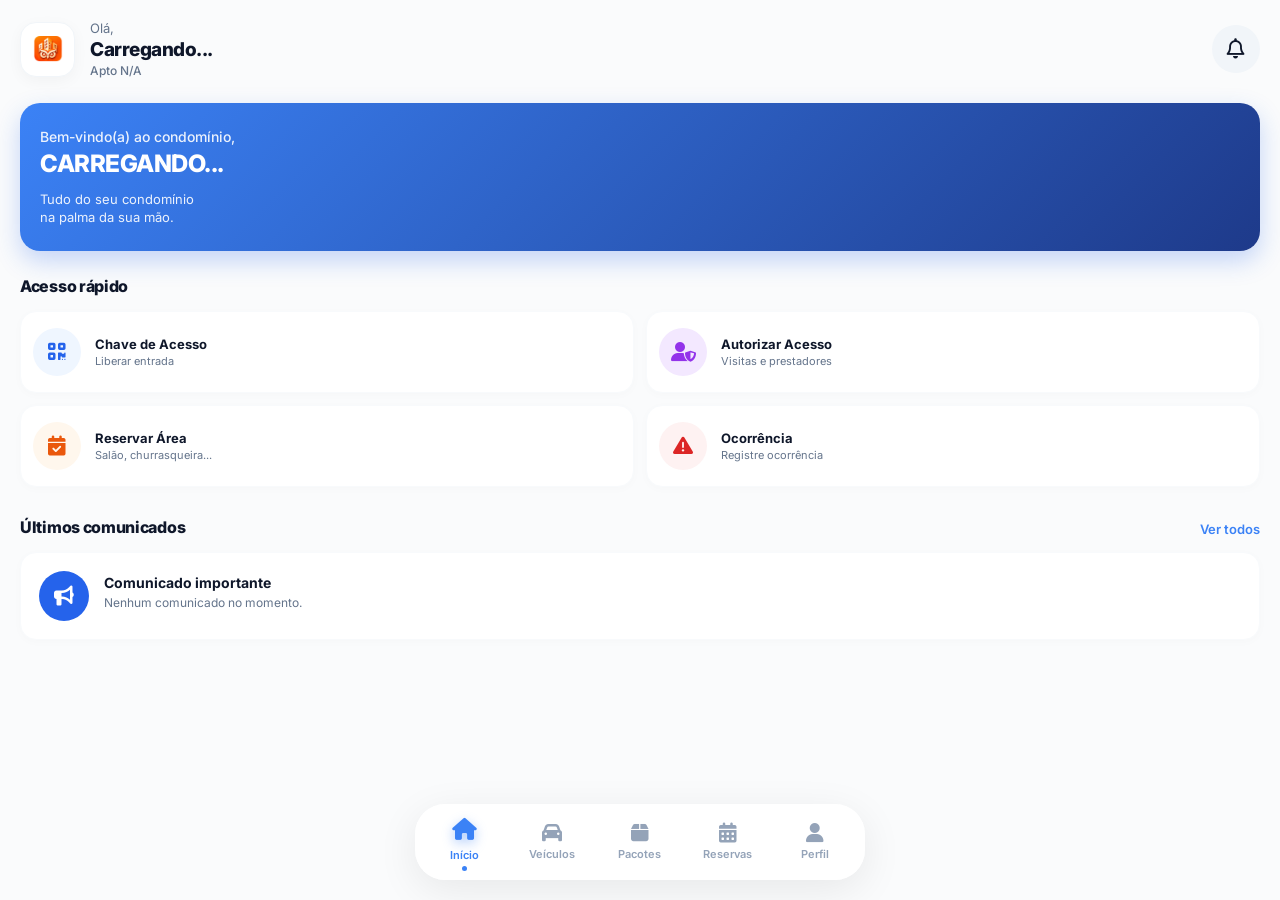
==== commit 8fbe5e9a: "Update index.html" ====
--- a/morador/index.html
+++ b/morador/index.html
@@ -213,6 +213,16 @@
                 <div>
                     <h3 id="alerta-titulo">Entrega na Portaria</h3>
                     <p id="alerta-desc">Um entregador está aguardando.</p>
+                </div>
+                <i class="fa-solid fa-chevron-right" style="font-size: 14px;"></i>
+            </div>
+
+            <!-- ALERTA DE PRESTADOR DE SERVIÇO (Inicia oculto) -->
+            <div class="card-alerta" id="alerta-prestador" style="display: none; background: linear-gradient(135deg, #0284c7 0%, #0369a1 100%); box-shadow: 0 10px 20px rgba(2, 132, 199, 0.25);" onclick="mudarAba('tela-autorizacoes', document.getElementById('menu-inicio'))">
+                <i class="fa-solid fa-hard-hat"></i>
+                <div>
+                    <h3 id="alerta-prestador-titulo">Acesso Liberado!</h3>
+                    <p id="alerta-prestador-desc">Um técnico está a caminho.</p>
                 </div>
                 <i class="fa-solid fa-chevron-right" style="font-size: 14px;"></i>
             </div>
@@ -730,6 +740,23 @@
         if (!firebase.apps.length) { firebase.initializeApp(firebaseConfig); }
         const db = firebase.firestore();
 
+        // ========================================================
+        // 🚀 PASSO 3: O LEÃO DE CHÁCARA DO PAINEL DO MORADOR
+        // ========================================================
+        const isLogado = localStorage.getItem("CONRUJA_logado");
+        const cargoAtual = (localStorage.getItem("usuario_cargo") || "").toLowerCase();
+
+        // 1. Se NÃO tem crachá, joga para o login do morador
+        if (!isLogado) {
+            window.location.href = 'login.html'; 
+        }
+
+        // 2. Se for Porteiro ou ADM tentando espiar a tela do morador, chuta de volta pra matriz
+        if (isLogado && cargoAtual !== 'morador') {
+            alert("⚠️ Acesso Negado! Esta área é exclusiva para moradores. Redirecionando para a Portaria...");
+            window.location.href = "https://app.conruja.com.br"; 
+        }
+
         // Variáveis Globais de Memória do App
         let moradorNomeGlobal = "";
         let moradorAptoGlobal = ""; 
@@ -768,6 +795,16 @@
                     db.collection("usuarios").doc(user.uid).get().then((doc) => {
                         if (doc.exists) {
                             const dados = doc.data();
+                            // 🛑 ÚLTIMA BARREIRA: Se o Firebase tentar injetar um ADM aqui, ele expulsa!
+                        const cargoAuth = (dados.cargo || "").toLowerCase();
+                        if (cargoAuth !== "morador") {
+                            alert("⚠️ Acesso Negado! O seu perfil é da gestão. Voltando para a Portaria...");
+                            firebase.auth().signOut().then(() => {
+                                localStorage.clear();
+                                window.location.replace("https://app.conruja.com.br");
+                            });
+                            return; // Corta o carregamento da tela (evita aparecer o "Apto N/A")
+                        }
                             moradorNomeGlobal = dados.nome || "Usuário";
                             const apto = dados.apartamento || "N/A";
                             moradorAptoGlobal = apto;
@@ -818,7 +855,8 @@
                                     escutarDeliveries(dados.condominioId, apto);
                                     escutarComunicadosGlobais(dados.condominioId);
                                     escutarMinhasReservas(dados.condominioId, apto);
-                                    escutarMinhasAutorizacoes(dados.condominioId, apto); 
+                                    escutarMinhasAutorizacoes(dados.condominioId, apto);
+                                    escutarPrestadoresNoPredio(dados.condominioId, apto); 
                                     
                                     if (typeof escutarMinhasOcorrencias === "function") {
                                         escutarMinhasOcorrencias(dados.condominioId, apto);
@@ -837,6 +875,36 @@
                 }
             });
         });
+
+        // ==========================================
+        // MÓDULO 0.5: RADAR DE PRESTADORES DE SERVIÇO
+        // ==========================================
+        function escutarPrestadoresNoPredio(condominioId, apartamento) {
+            db.collection("acessos_servico")
+              .where("condominioId", "==", condominioId)
+              .where("apto", "==", apartamento)
+              .where("status", "==", "ativo")
+              .onSnapshot((snapshot) => {
+                  const alertaPrestador = document.getElementById('alerta-prestador');
+                  
+                  if (!alertaPrestador) return; // Evita erro se o HTML não tiver carregado
+
+                  if (snapshot.empty) {
+                      alertaPrestador.style.display = 'none';
+                  } else {
+                      let prestadorAtivo = null;
+                      snapshot.forEach(doc => { prestadorAtivo = doc.data(); });
+                      
+                      if (prestadorAtivo) {
+                          const nome = prestadorAtivo.nome;
+                          const empresa = prestadorAtivo.empresa ? ` da ${prestadorAtivo.empresa}` : '';
+                          
+                          document.getElementById('alerta-prestador-desc').innerHTML = `<strong>${nome}</strong>${empresa} já entrou.`;
+                          alertaPrestador.style.display = 'flex';
+                      }
+                  }
+              });
+        }
 
         // ==========================================
         // MÓDULO 1: RADAR DE ENCOMENDAS (CAIXAS)
@@ -1050,6 +1118,24 @@
                   if(containerTodos) containerTodos.innerHTML = htmlTodos;
               });
         }
+        // ==========================================
+        // MÓDULO 4.1: ABRIR MODAL DO COMUNICADO
+        // ==========================================
+        function abrirLeitorComunicado(titulo, mensagem, data, tipo, icone, corBgr, corIcon) {
+            document.getElementById('modalComTitulo').innerText = titulo;
+            
+            // Corrige quebras de linha para o texto não ficar num bloco só
+            document.getElementById('modalComMensagem').innerHTML = mensagem.replace(/\\n/g, '<br>');
+            
+            document.getElementById('modalComData').innerHTML = `<i class="fa-regular fa-calendar"></i> ${data}`;
+            document.getElementById('modalComTipo').innerText = tipo;
+            document.getElementById('modalComTipo').style.color = corIcon;
+            
+            document.getElementById('modalComHeader').style.background = corIcon;
+            document.getElementById('modalComIcone').className = `fa-solid ${icone}`;
+
+            document.getElementById('modalLerComunicado').style.display = 'flex';
+        }
         
         // ==========================================
         // MÓDULO 5: RESERVAS MULTIPLAS COM ASSINATURA
@@ -2057,6 +2143,40 @@
 
     <!-- NOSSO NOVO ARQUIVO DE OCORRÊNCIAS -->
     <script src="js/ocorrenciamorador.js"></script>
+    
+    <!-- ========================================== -->
+    <!-- MODAL DE LEITURA DE COMUNICADOS            -->
+    <!-- ========================================== -->
+    <div id="modalLerComunicado" class="modal-overlay" style="display: none; position: fixed; top: 0; left: 0; width: 100%; height: 100%; background: rgba(15, 23, 42, 0.8); z-index: 99999; justify-content: center; align-items: center; backdrop-filter: blur(4px);">
+        <div style="background: #fff; width: 90%; max-width: 450px; border-radius: 12px; overflow: hidden; box-shadow: 0 10px 25px rgba(0,0,0,0.2);">
+            
+            <div style="background: #3b82f6; padding: 15px 20px; display: flex; justify-content: space-between; align-items: center; color: white;" id="modalComHeader">
+                <h3 style="margin: 0; font-size: 16px; display: flex; align-items: center; gap: 8px;">
+                    <i class="fa-solid fa-bullhorn" id="modalComIcone"></i> Comunicado Oficial
+                </h3>
+                <button onclick="document.getElementById('modalLerComunicado').style.display='none'" style="background: none; border: none; color: white; font-size: 20px; cursor: pointer; transition: 0.2s;">
+                    <i class="fa-solid fa-xmark"></i>
+                </button>
+            </div>
+            
+            <div style="padding: 20px;">
+                <h2 id="modalComTitulo" style="margin: 0 0 15px 0; color: #0f172a; font-size: 18px; line-height: 1.3;">Título do Comunicado</h2>
+                
+                <div style="font-size: 12px; color: #64748b; margin-bottom: 20px; display: flex; justify-content: space-between; align-items: center; background: #f8fafc; padding: 10px; border-radius: 8px;">
+                    <span id="modalComData" style="display: flex; align-items: center; gap: 5px;"><i class="fa-regular fa-calendar"></i> 00/00/0000</span>
+                    <span id="modalComTipo" style="display: flex; align-items: center; gap: 5px; font-weight: bold; color: #3b82f6;">Geral</span>
+                </div>
+                
+                <div id="modalComMensagem" style="color: #334155; font-size: 14px; line-height: 1.6; white-space: pre-wrap; max-height: 300px; overflow-y: auto;">
+                    O texto completo do comunicado aparecerá aqui...
+                </div>
+            </div>
+            
+            <div style="padding: 15px 20px; background: #f8fafc; border-top: 1px solid #e2e8f0; text-align: right;">
+                <button onclick="document.getElementById('modalLerComunicado').style.display='none'" style="background: #e2e8f0; color: #475569; border: none; padding: 10px 20px; border-radius: 8px; font-weight: bold; cursor: pointer;">Fechar</button>
+            </div>
+        </div>
+    </div>
 
 </body>
 </html>
